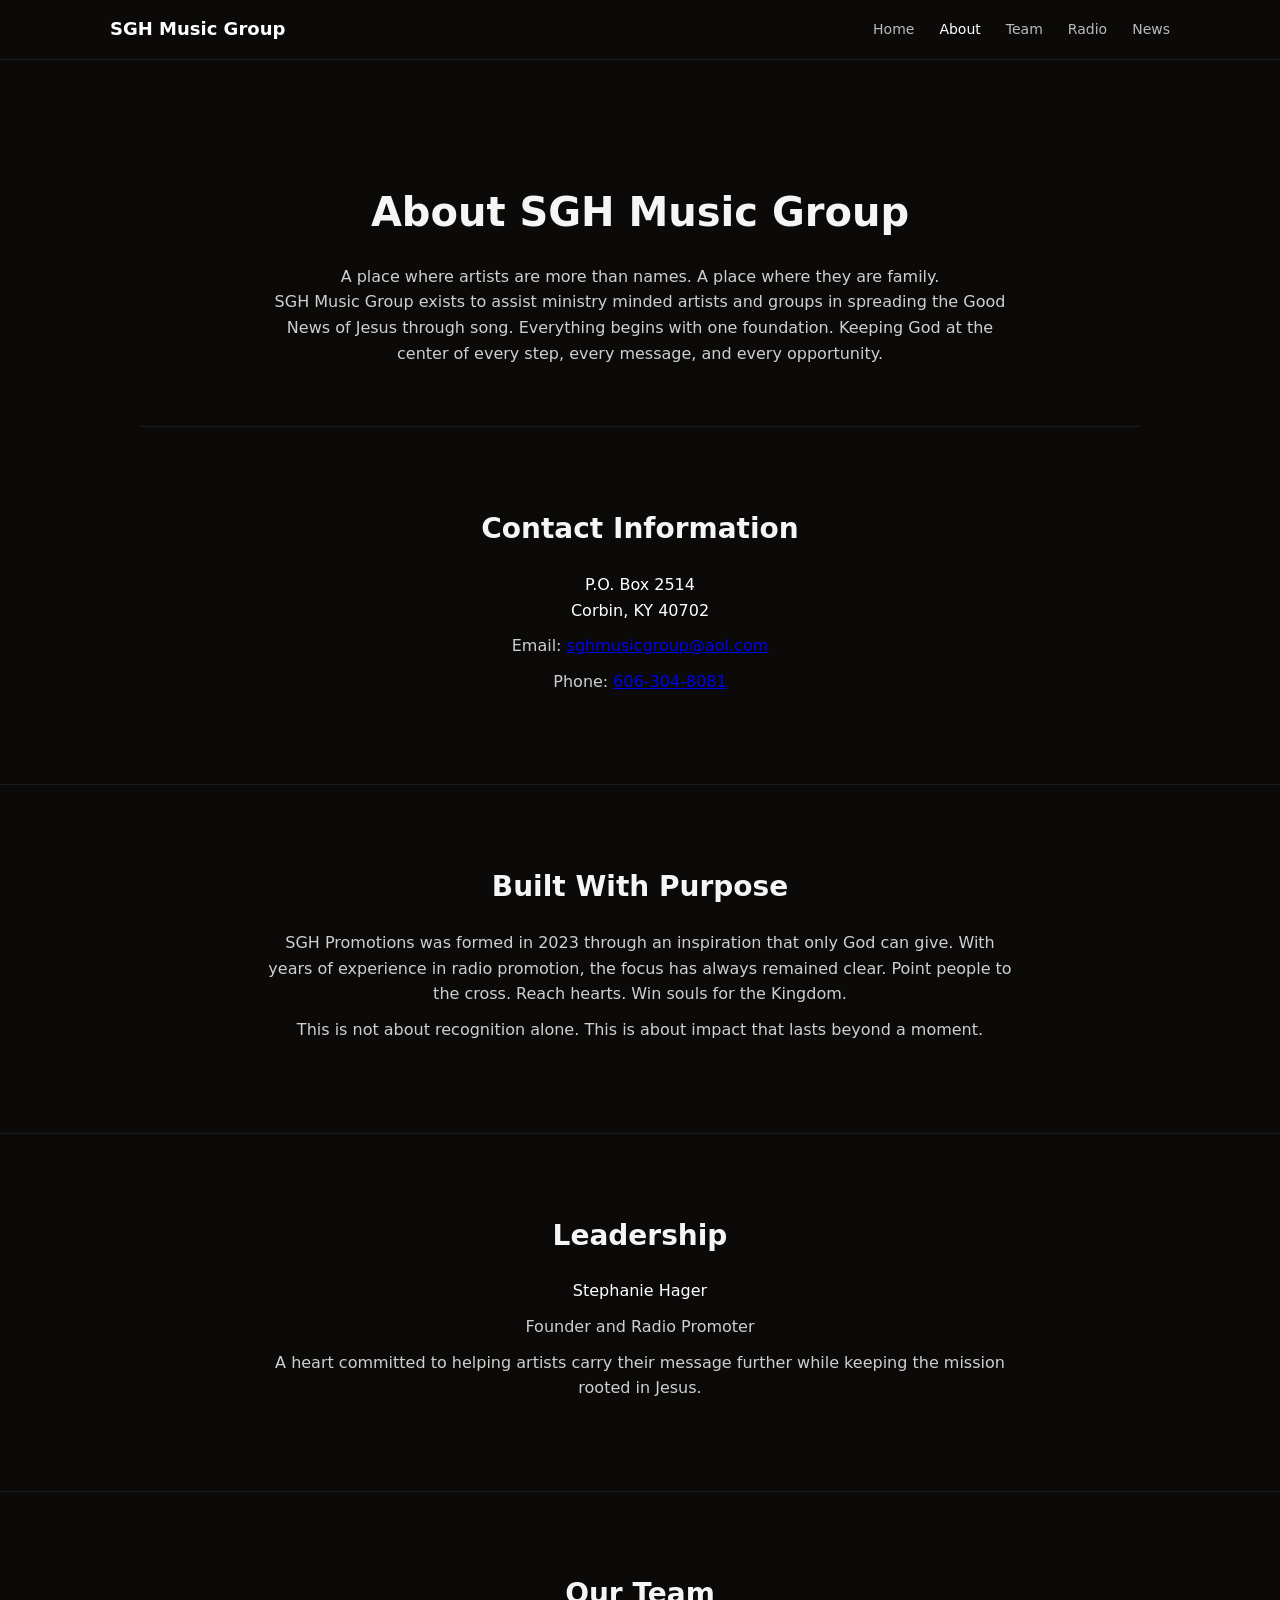
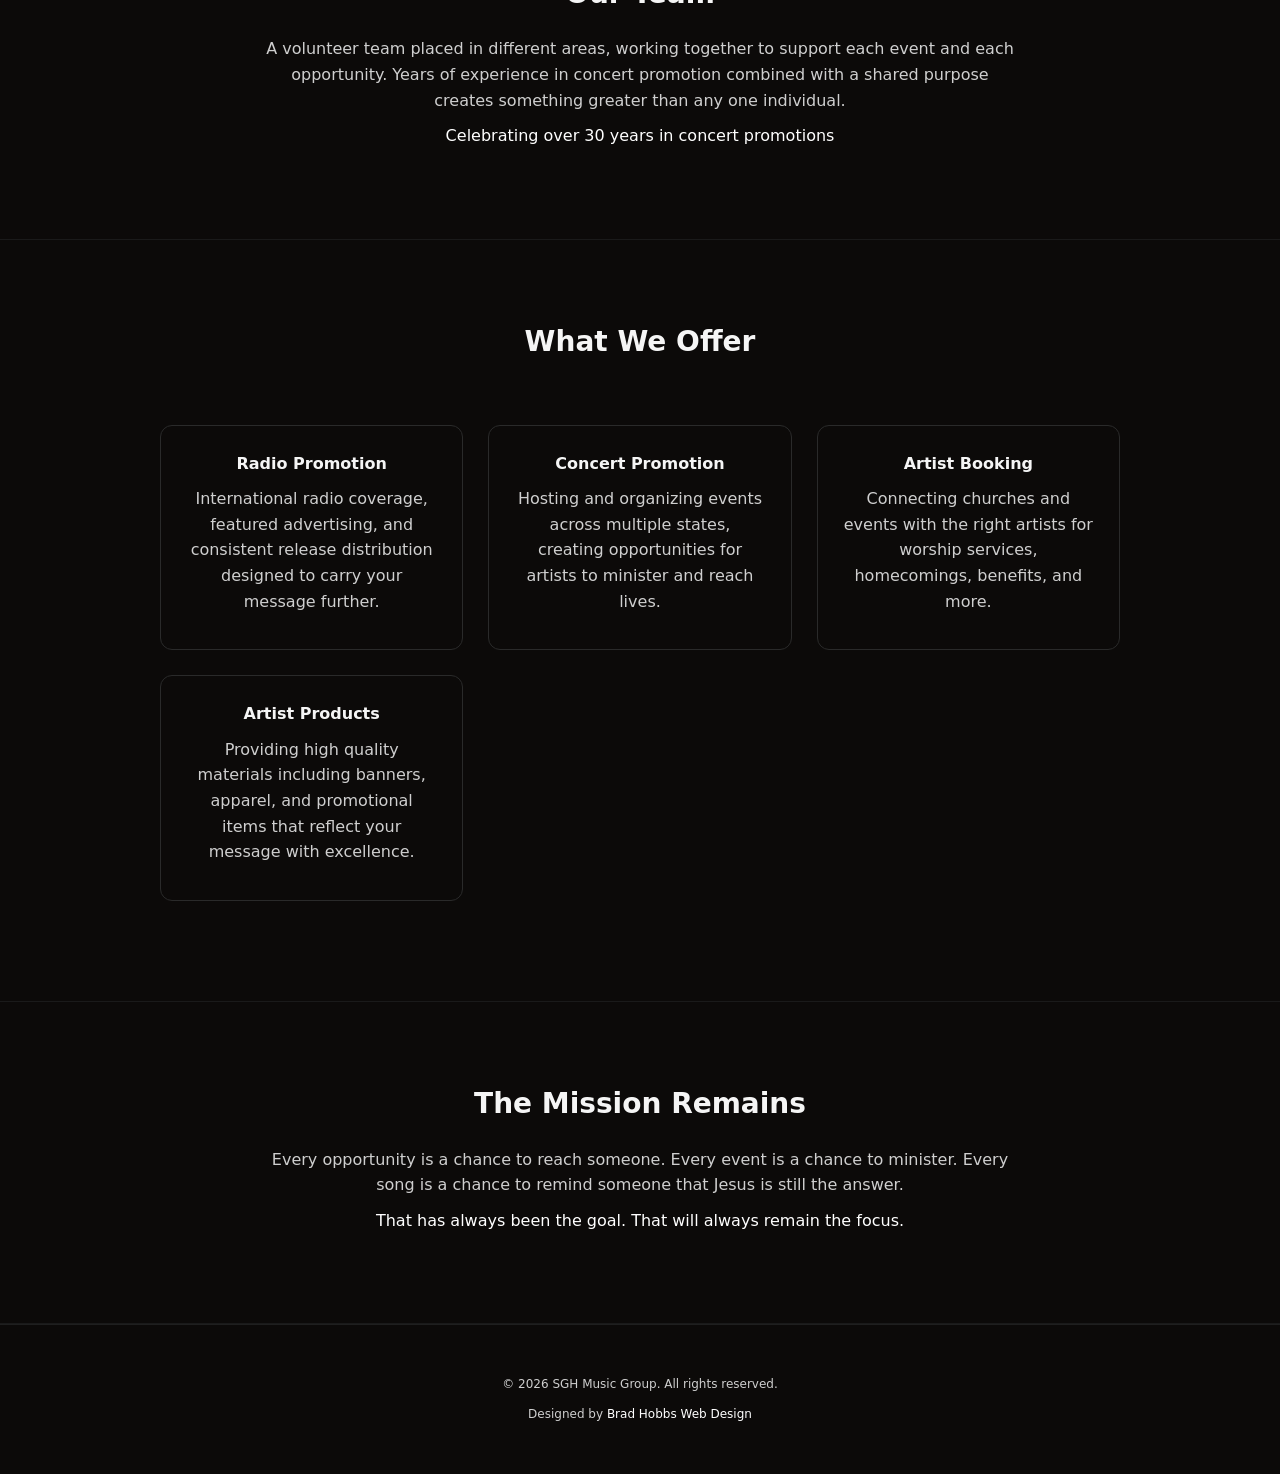
==== about.html @ 69299375 "Update about.html" ====
<!doctype html>
<html lang="en">
<head>

<meta charset="utf-8">
<meta name="viewport" content="width=device-width, initial-scale=1">

<title>About | SGH Music Group</title>

<style>

/* ===== RESET ===== */
*{
  margin:0;
  padding:0;
  box-sizing:border-box;
}

/* ===== BODY ===== */
body{
  font-family: system-ui, -apple-system, sans-serif;
  background:#0c0a09;
  color:#f5f5f5;
  line-height:1.6;
}

/* ===== CONTAINER ===== */
.container{
  max-width:1000px;
  margin:auto;
  padding:20px;
}

/* ===== HERO ===== */
.hero{
  text-align:center;
  padding:120px 20px 60px;
}

.hero h2{
  font-size:40px;
  margin-bottom:20px;
}

.hero p{
  max-width:750px;
  margin:auto;
  color:#cfcfcf;
}

/* ===== SECTIONS ===== */
section{
  padding:80px 20px;
  border-bottom:1px solid #1a1a1a;
}

h3{
  text-align:center;
  font-size:28px;
  margin-bottom:20px;
}

p{
  max-width:750px;
  margin:10px auto;
  text-align:center;
  color:#cfcfcf;
}

/* ===== GRID ===== */
.grid{
  display:grid;
  grid-template-columns:repeat(auto-fit,minmax(250px,1fr));
  gap:25px;
  margin-top:40px;
}

.card{
  border:1px solid #2a2a2a;
  border-radius:12px;
  padding:25px;
  text-align:center;
  transition:0.3s;
}

.card:hover{
  border-color:#fff;
  transform:translateY(-5px);
}

.card h4{
  margin-bottom:10px;
}

/* ===== EMPHASIS ===== */
.highlight{
  color:#ffffff;
}

</style>

</head>
<body>

<!-- ===== HEADER ===== -->
<div id="header"></div>

<!-- ===== HERO ===== -->
<section class="hero container">
  <h2>About SGH Music Group</h2>

  <p class="highlight">
    A place where artists are more than names. A place where they are family.
  </p>

  <p>
    SGH Music Group exists to assist ministry minded artists and groups in spreading the Good News of Jesus through song.
    Everything begins with one foundation. Keeping God at the center of every step, every message, and every opportunity.
  </p>
</section>

<!-- ===== CONTACT INFO (NEW) ===== -->
<section>

  <h3>Contact Information</h3>

  <p class="highlight">
    P.O. Box 2514<br>
    Corbin, KY 40702
  </p>

  <p>
    Email: <a href="mailto:sghmusicgroup@aol.com">sghmusicgroup@aol.com</a>
  </p>

  <p>
    Phone: <a href="tel:6063048081">606-304-8081</a>
  </p>

</section>

<!-- ===== FOUNDATION ===== -->
<section>

  <h3>Built With Purpose</h3>

  <p>
    SGH Promotions was formed in 2023 through an inspiration that only God can give.
    With years of experience in radio promotion, the focus has always remained clear.
    Point people to the cross. Reach hearts. Win souls for the Kingdom.
  </p>

  <p>
    This is not about recognition alone. This is about impact that lasts beyond a moment.
  </p>

</section>

<!-- ===== LEADERSHIP ===== -->
<section>

  <h3>Leadership</h3>

  <p class="highlight">Stephanie Hager</p>

  <p>
    Founder and Radio Promoter
  </p>

  <p>
    A heart committed to helping artists carry their message further while keeping the mission rooted in Jesus.
  </p>

</section>

<!-- ===== TEAM ===== -->
<section>

  <h3>Our Team</h3>

  <p>
    A volunteer team placed in different areas, working together to support each event and each opportunity.
    Years of experience in concert promotion combined with a shared purpose creates something greater than any one individual.
  </p>

  <p class="highlight">
    Celebrating over 30 years in concert promotions
  </p>

</section>

<!-- ===== SERVICES ===== -->
<section>

  <h3>What We Offer</h3>

  <div class="grid container">

    <div class="card">
      <h4>Radio Promotion</h4>
      <p>
        International radio coverage, featured advertising, and consistent release distribution designed to carry your message further.
      </p>
    </div>

    <div class="card">
      <h4>Concert Promotion</h4>
      <p>
        Hosting and organizing events across multiple states, creating opportunities for artists to minister and reach lives.
      </p>
    </div>

    <div class="card">
      <h4>Artist Booking</h4>
      <p>
        Connecting churches and events with the right artists for worship services, homecomings, benefits, and more.
      </p>
    </div>

    <div class="card">
      <h4>Artist Products</h4>
      <p>
        Providing high quality materials including banners, apparel, and promotional items that reflect your message with excellence.
      </p>
    </div>

  </div>

</section>

<!-- ===== HEART ===== -->
<section>

  <h3>The Mission Remains</h3>

  <p>
    Every opportunity is a chance to reach someone.
    Every event is a chance to minister.
    Every song is a chance to remind someone that Jesus is still the answer.
  </p>

  <p class="highlight">
    That has always been the goal. That will always remain the focus.
  </p>

</section>

<!-- ===== FOOTER ===== -->
<div id="footer"></div>

<!-- ===== LOAD HEADER + FOOTER + NAV ===== -->
<script>
Promise.all([
  fetch("header.html").then(res => res.text()),
  fetch("footer.html").then(res => res.text())
]).then(([headerData, footerData]) => {

  document.getElementById("header").innerHTML = headerData;
  document.getElementById("footer").innerHTML = footerData;

  window.toggleMenu = function(){
    document.getElementById("navLinks").classList.toggle("active");
    document.getElementById("menuToggle").classList.toggle("active");
  }

  document.querySelectorAll(".nav-links a").forEach(link => {
    link.addEventListener("click", () => {
      document.getElementById("navLinks").classList.remove("active");
      document.getElementById("menuToggle").classList.remove("active");
    });
  });

  const currentPage = location.pathname.split("/").pop();
  document.querySelectorAll(".nav-links a").forEach(link => {
    if(link.getAttribute("href") === currentPage){
      link.classList.add("active");
    }
  });

  window.addEventListener("scroll", function(){
    document.getElementById("siteHeader")
      .classList.toggle("scrolled", window.scrollY > 10);
  });

  const yearEl = document.getElementById("year");
  if(yearEl){
    yearEl.textContent = new Date().getFullYear();
  }

});
</script>

</body>
</html>
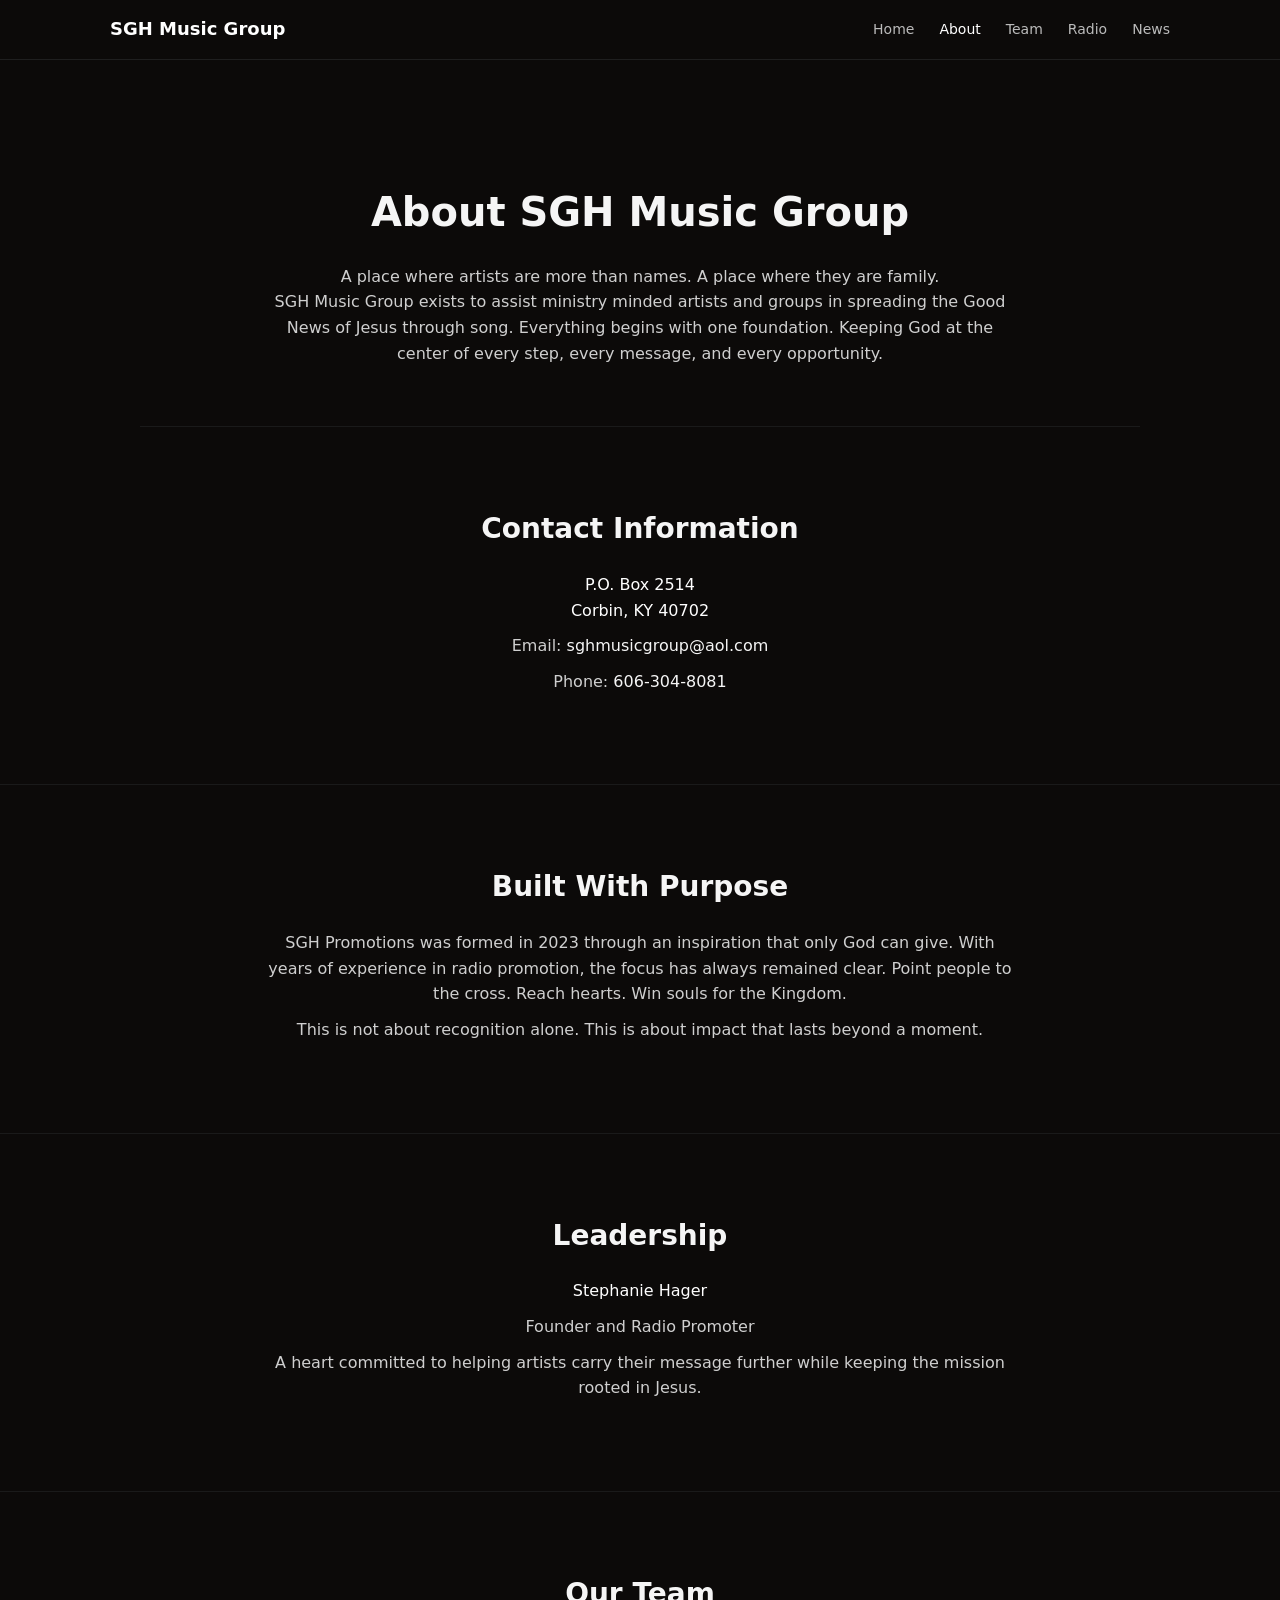
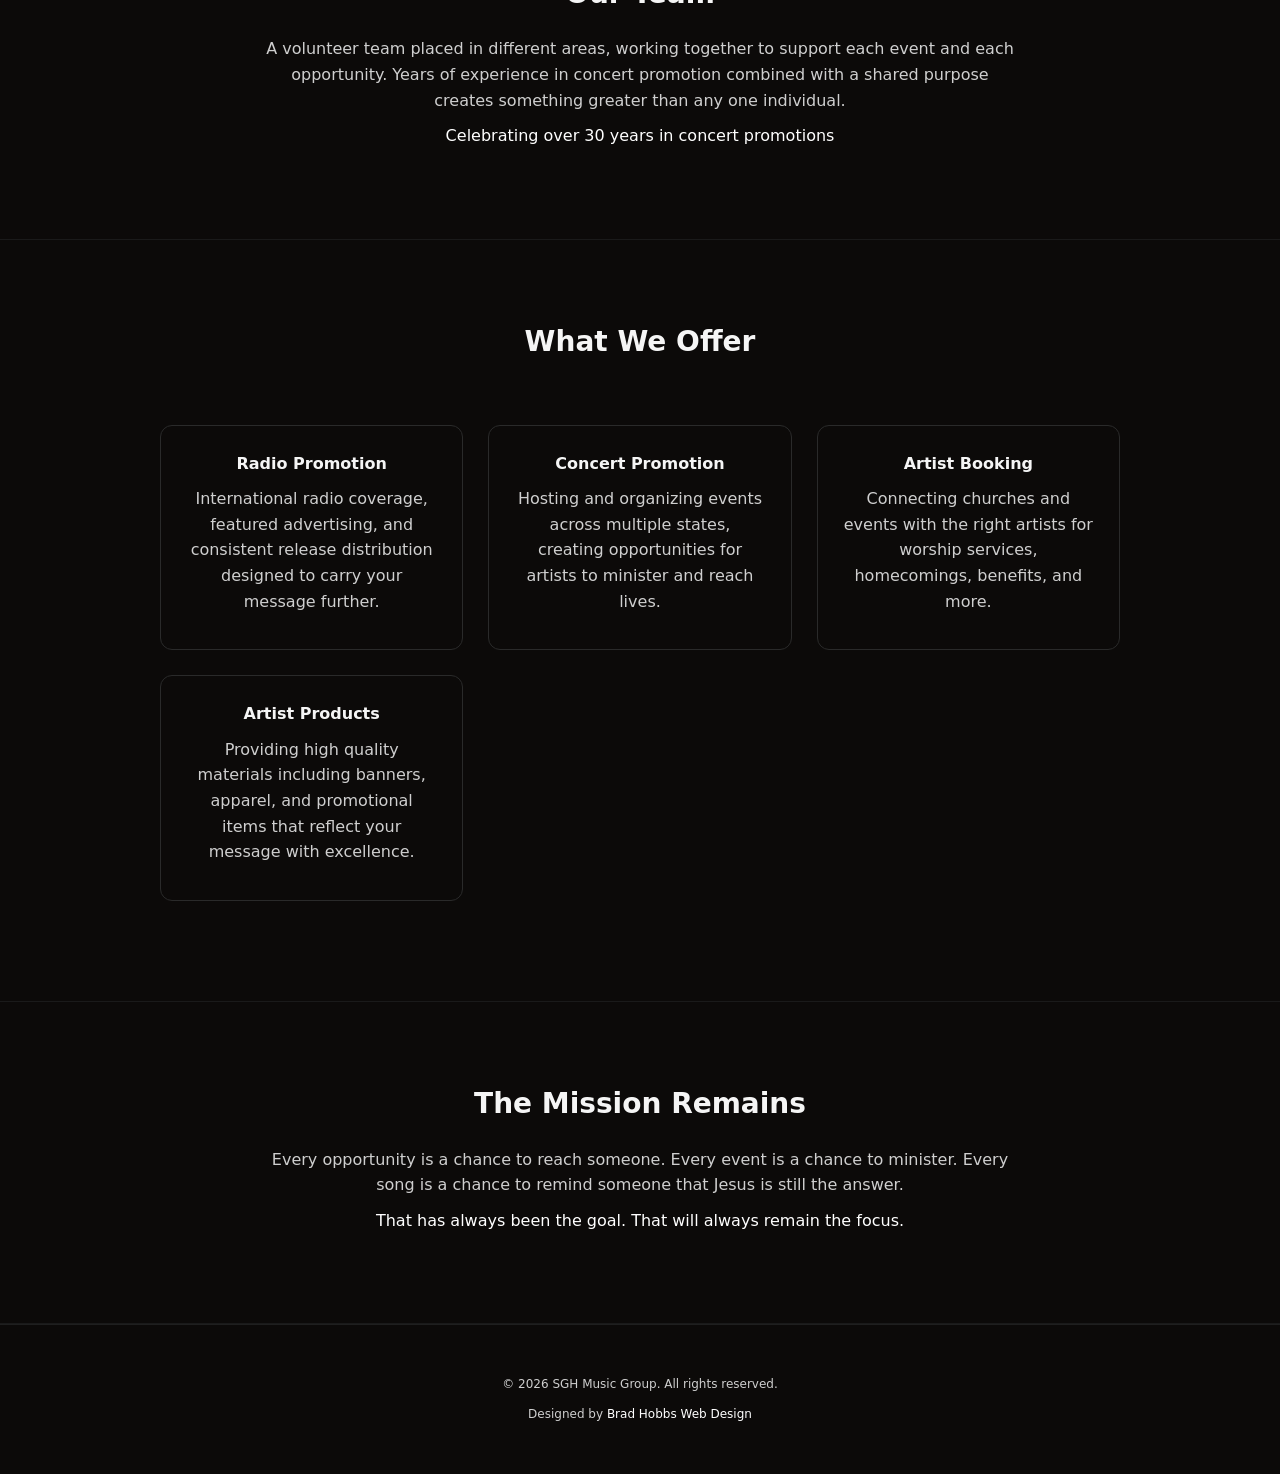
==== commit 5a5872f1: "Update about.html" ====
--- a/about.html
+++ b/about.html
@@ -97,6 +97,24 @@
   color:#ffffff;
 }
 
+/* ===== LINKS RESET ===== */
+a{
+  color:#f5f5f5;
+  text-decoration:none;
+}
+
+a:visited{
+  color:#f5f5f5;
+}
+
+a:hover{
+  color:#ffffff;
+}
+
+a:active{
+  color:#ffffff;
+}
+
 </style>
 
 </head>
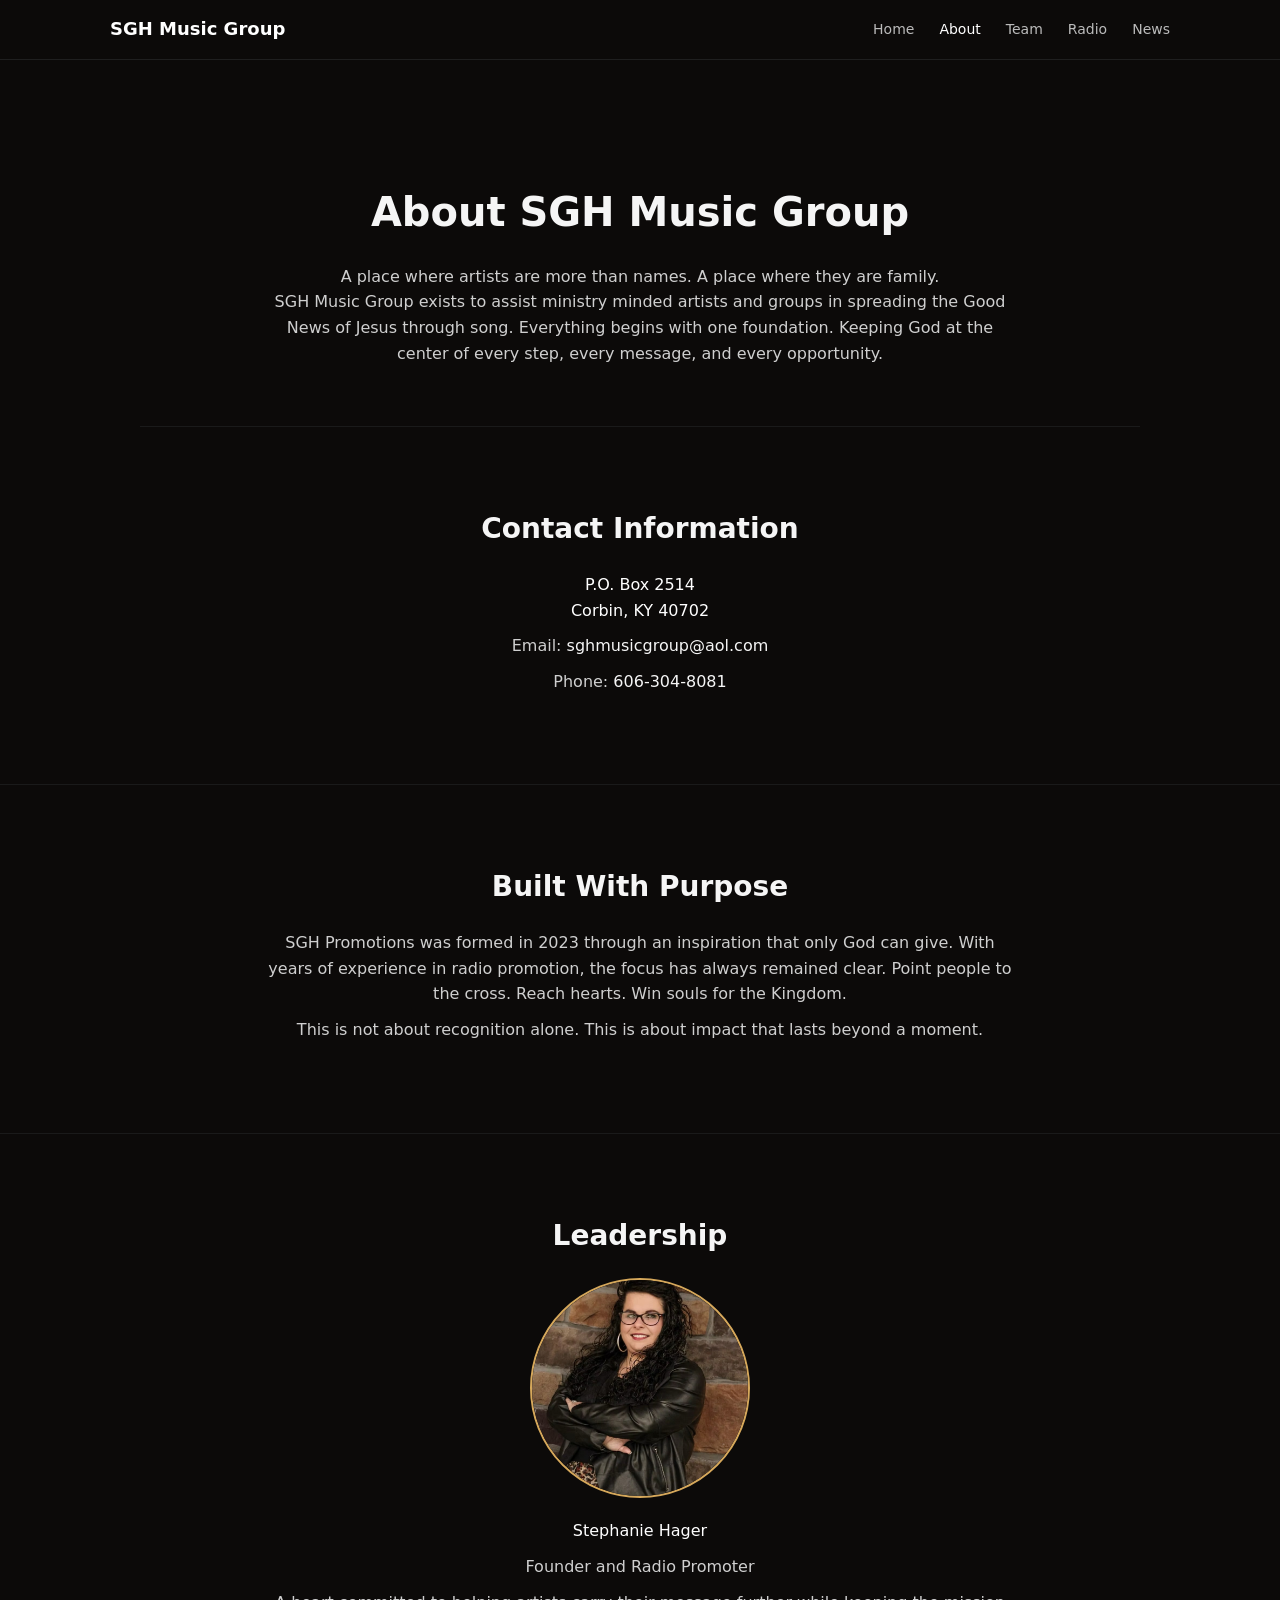
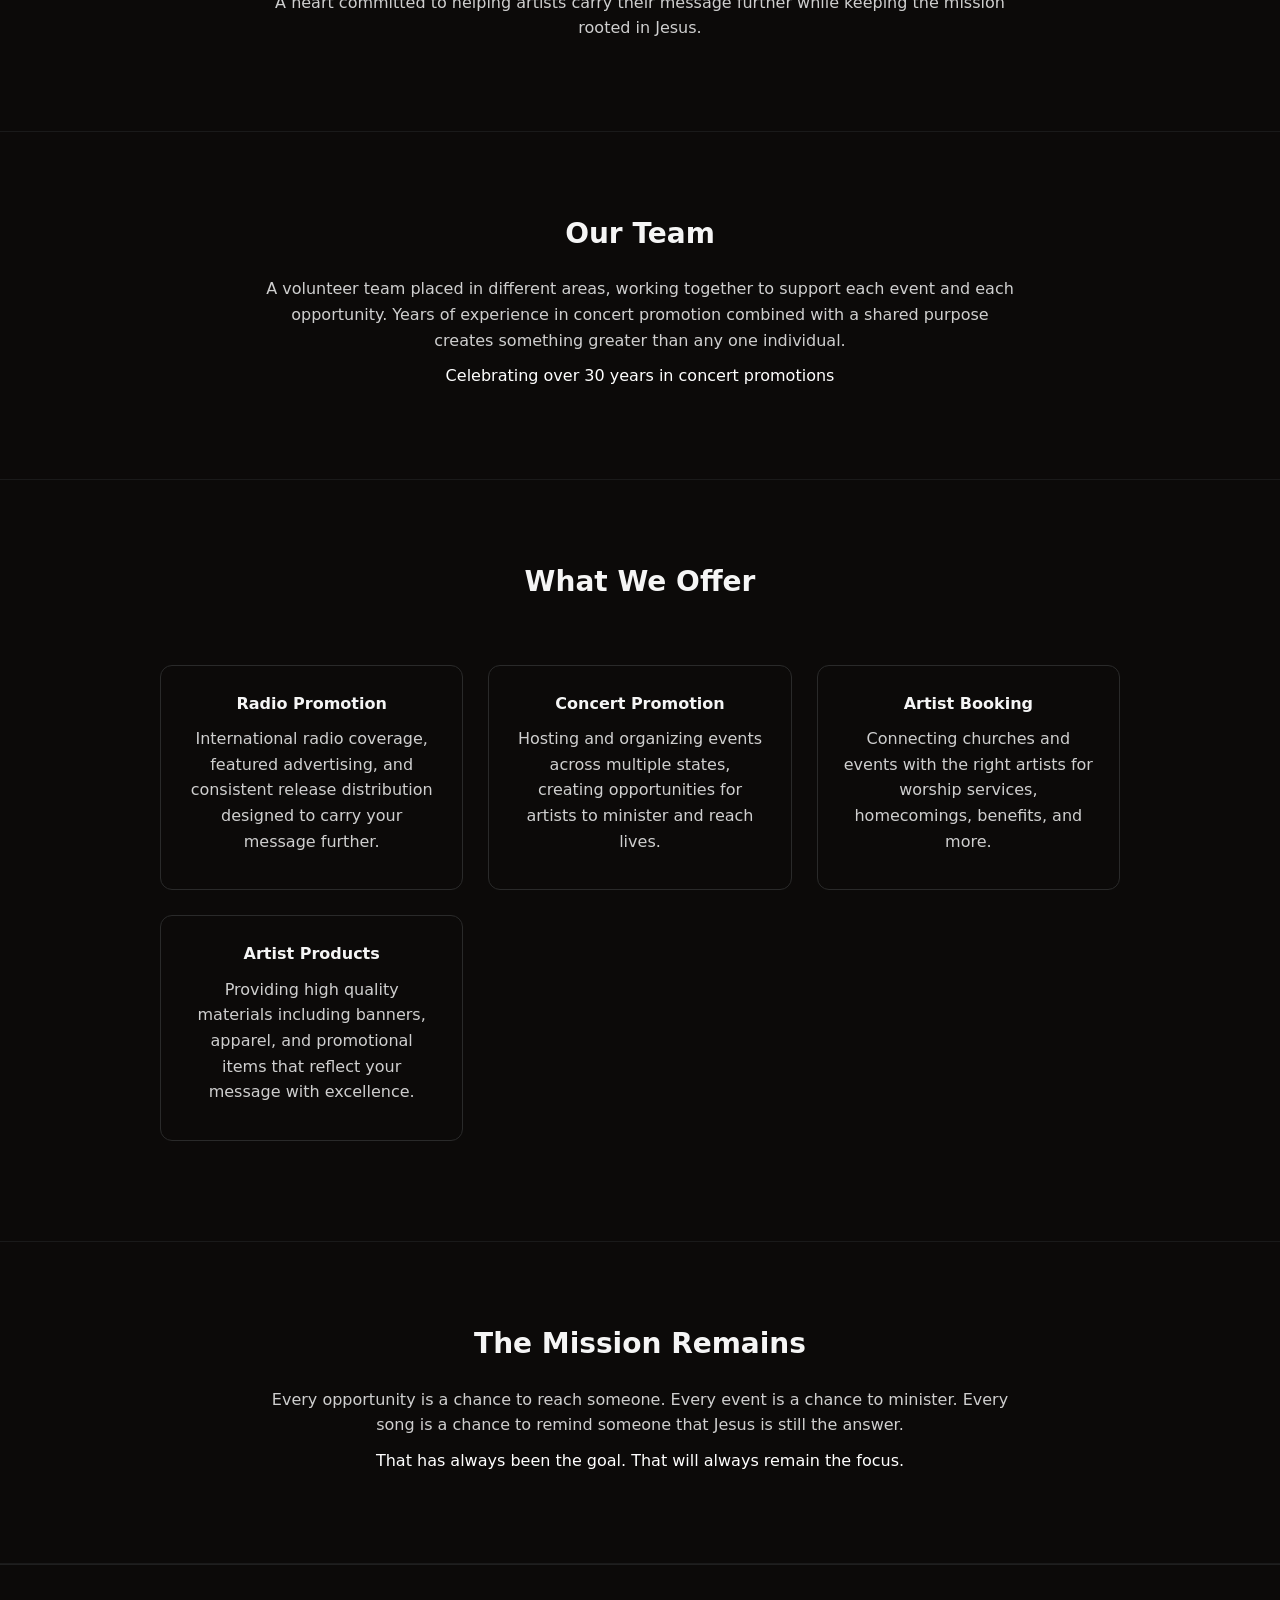
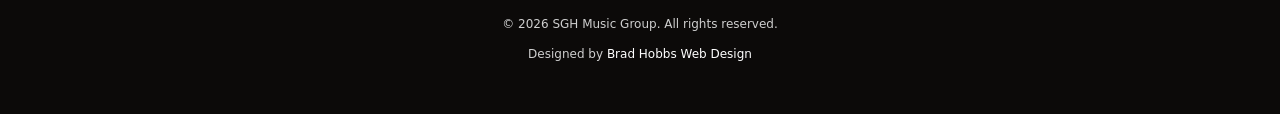
==== commit 60edb00e: "Update about.html" ====
--- a/about.html
+++ b/about.html
@@ -115,6 +115,21 @@
   color:#ffffff;
 }
 
+/* ===== LEADERSHIP IMAGE ===== */
+.leader-image{
+  display:flex;
+  justify-content:center;
+  margin:20px 0;
+}
+
+.leader-image img{
+  width:220px;
+  height:220px;
+  object-fit:cover;
+  border-radius:50%;
+  border:2px solid #d6a85b;
+}
+
 </style>
 
 </head>
@@ -137,7 +152,7 @@
   </p>
 </section>
 
-<!-- ===== CONTACT INFO (NEW) ===== -->
+<!-- ===== CONTACT INFO ===== -->
 <section>
 
   <h3>Contact Information</h3>
@@ -178,6 +193,11 @@
 <section>
 
   <h3>Leadership</h3>
+
+  <!-- ✅ IMAGE ADDED -->
+  <div class="leader-image">
+    <img src="IMG_0257.jpeg" alt="Stephanie Hager">
+  </div>
 
   <p class="highlight">Stephanie Hager</p>
 
@@ -266,7 +286,6 @@
 <!-- ===== FOOTER ===== -->
 <div id="footer"></div>
 
-<!-- ===== LOAD HEADER + FOOTER + NAV ===== -->
 <script>
 Promise.all([
   fetch("header.html").then(res => res.text()),
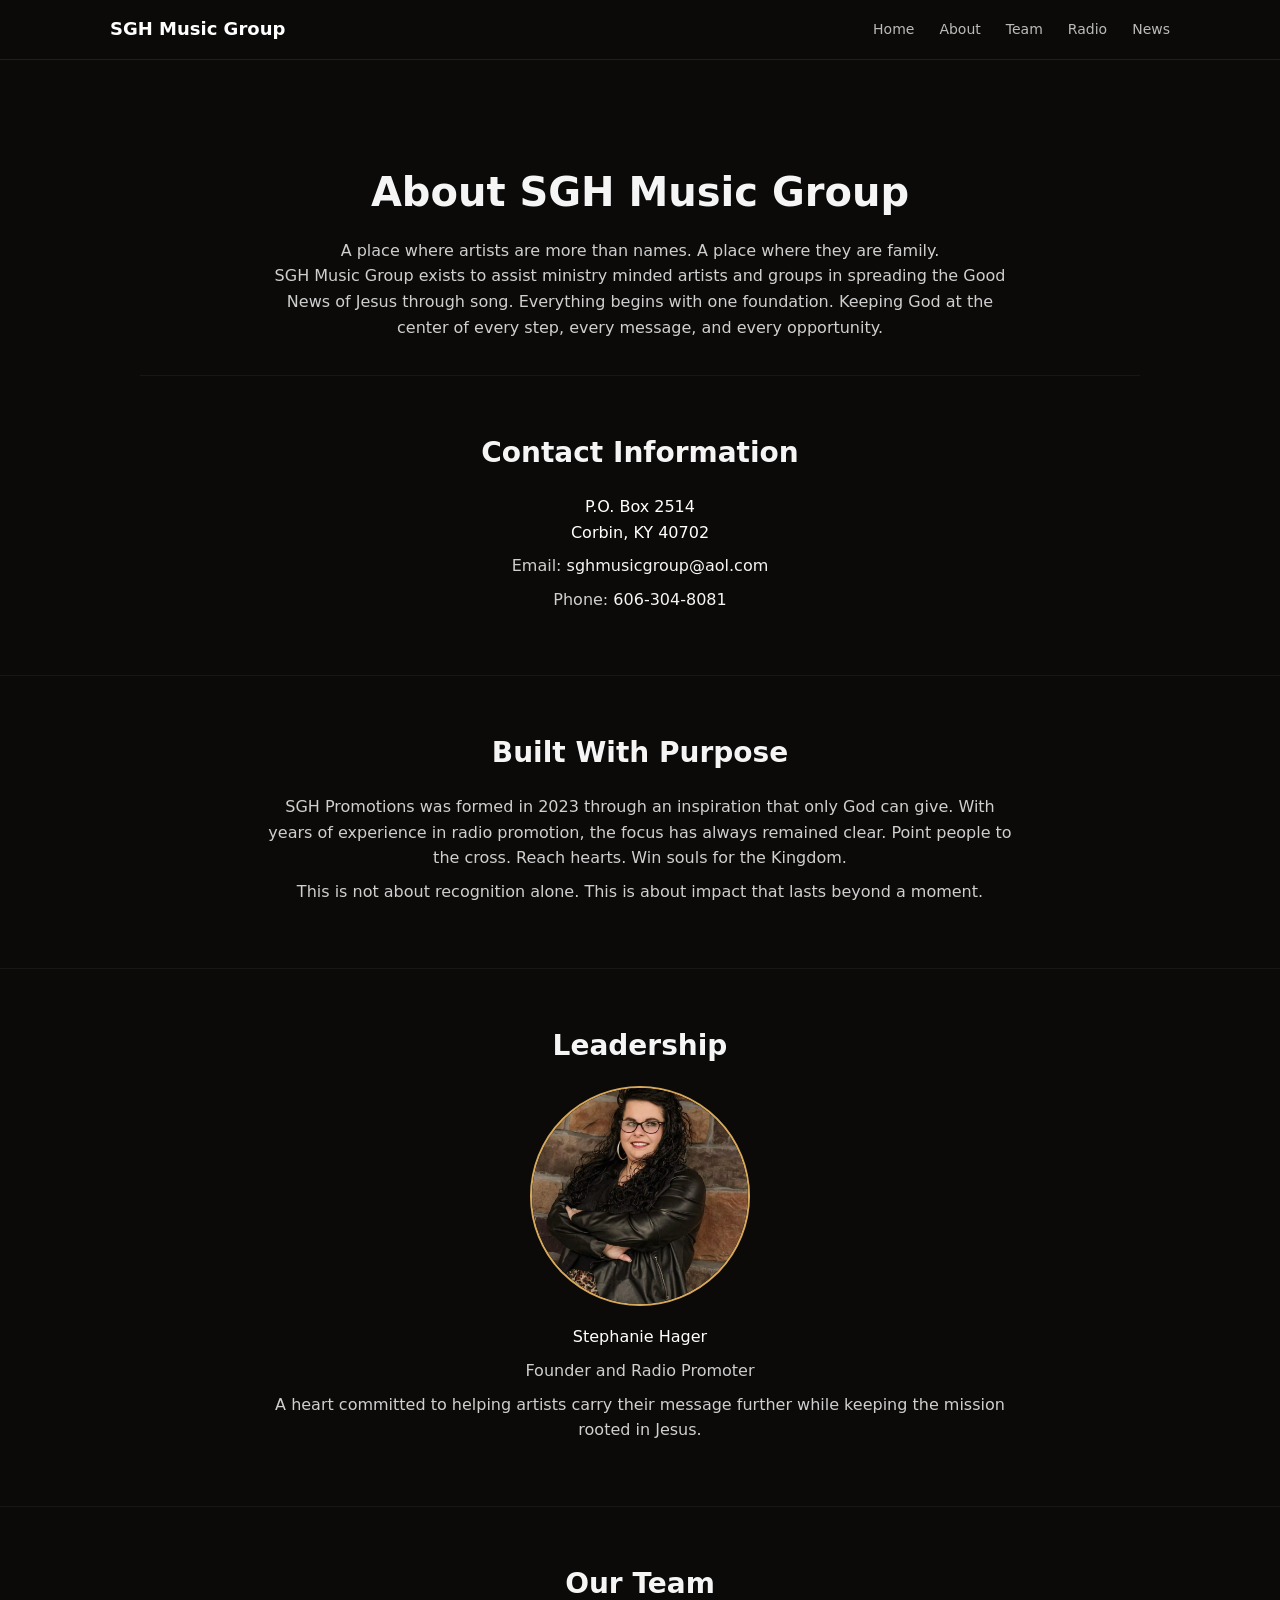
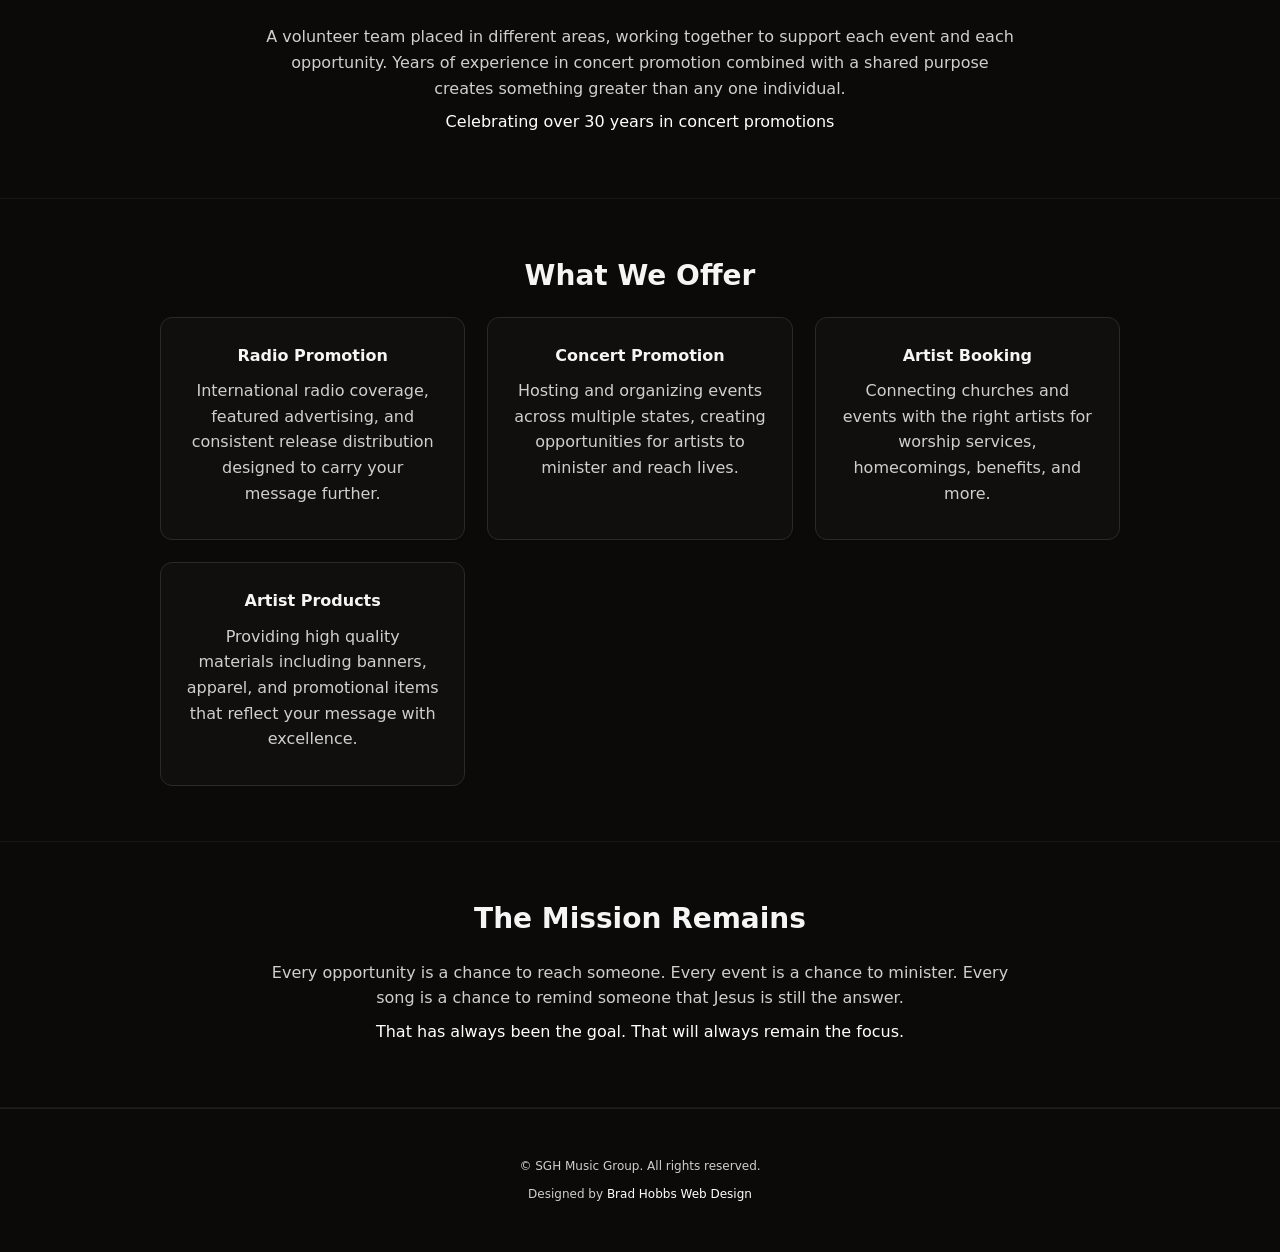
==== commit 43e843e7: "Refactor styles and update contact information Adjusted padding, margins, and border styles for bett" ====
--- a/about.html
+++ b/about.html
@@ -28,18 +28,18 @@
 .container{
   max-width:1000px;
   margin:auto;
-  padding:20px;
+  padding:0 20px; /* 🔥 FIXED */
 }
 
 /* ===== HERO ===== */
 .hero{
   text-align:center;
-  padding:120px 20px 60px;
+  padding:100px 20px 35px; /* 🔥 FIXED */
 }
 
 .hero h2{
   font-size:40px;
-  margin-bottom:20px;
+  margin-bottom:14px;
 }
 
 .hero p{
@@ -50,19 +50,19 @@
 
 /* ===== SECTIONS ===== */
 section{
-  padding:80px 20px;
-  border-bottom:1px solid #1a1a1a;
+  padding:55px 20px; /* 🔥 FIXED */
+  border-bottom:1px solid rgba(255,255,255,0.05);
 }
 
 h3{
   text-align:center;
   font-size:28px;
-  margin-bottom:20px;
+  margin-bottom:18px; /* 🔥 FIXED */
 }
 
 p{
   max-width:750px;
-  margin:10px auto;
+  margin:8px auto; /* 🔥 FIXED */
   text-align:center;
   color:#cfcfcf;
 }
@@ -71,8 +71,9 @@
 .grid{
   display:grid;
   grid-template-columns:repeat(auto-fit,minmax(250px,1fr));
-  gap:25px;
-  margin-top:40px;
+  gap:22px;
+  margin-top:18px; /* 🔥 FIXED */
+  justify-content:center;
 }
 
 .card{
@@ -80,12 +81,18 @@
   border-radius:12px;
   padding:25px;
   text-align:center;
-  transition:0.3s;
+  transition:0.35s;
+  background:rgba(255,255,255,0.02);
 }
 
 .card:hover{
-  border-color:#fff;
-  transform:translateY(-5px);
+  border-color:#ffffff;
+  transform:translateY(-8px);
+
+  box-shadow:
+    0 0 10px rgba(255,255,255,0.2),
+    0 0 35px rgba(255,255,255,0.12),
+    0 15px 35px rgba(0,0,0,0.7);
 }
 
 .card h4{
@@ -103,15 +110,7 @@
   text-decoration:none;
 }
 
-a:visited{
-  color:#f5f5f5;
-}
-
 a:hover{
-  color:#ffffff;
-}
-
-a:active{
   color:#ffffff;
 }
 
@@ -119,7 +118,7 @@
 .leader-image{
   display:flex;
   justify-content:center;
-  margin:20px 0;
+  margin:18px 0;
 }
 
 .leader-image img{
@@ -154,133 +153,142 @@
 
 <!-- ===== CONTACT INFO ===== -->
 <section>
-
-  <h3>Contact Information</h3>
-
-  <p class="highlight">
-    P.O. Box 2514<br>
-    Corbin, KY 40702
-  </p>
-
-  <p>
-    Email: <a href="mailto:sghmusicgroup@aol.com">sghmusicgroup@aol.com</a>
-  </p>
-
-  <p>
-    Phone: <a href="tel:6063048081">606-304-8081</a>
-  </p>
-
+  <div class="container">
+
+    <h3>Contact Information</h3>
+
+    <p class="highlight">
+      P.O. Box 2514<br>
+      Corbin, KY 40702
+    </p>
+
+    <p>
+      Email: <a href="mailto:sghmusicgroup@aol.com">sghmusicgroup@aol.com</a>
+    </p>
+
+    <p>
+      Phone: <a href="tel:6063048081">606-304-8081</a>
+    </p>
+
+  </div>
 </section>
 
 <!-- ===== FOUNDATION ===== -->
 <section>
-
-  <h3>Built With Purpose</h3>
-
-  <p>
-    SGH Promotions was formed in 2023 through an inspiration that only God can give.
-    With years of experience in radio promotion, the focus has always remained clear.
-    Point people to the cross. Reach hearts. Win souls for the Kingdom.
-  </p>
-
-  <p>
-    This is not about recognition alone. This is about impact that lasts beyond a moment.
-  </p>
-
+  <div class="container">
+
+    <h3>Built With Purpose</h3>
+
+    <p>
+      SGH Promotions was formed in 2023 through an inspiration that only God can give.
+      With years of experience in radio promotion, the focus has always remained clear.
+      Point people to the cross. Reach hearts. Win souls for the Kingdom.
+    </p>
+
+    <p>
+      This is not about recognition alone. This is about impact that lasts beyond a moment.
+    </p>
+
+  </div>
 </section>
 
 <!-- ===== LEADERSHIP ===== -->
 <section>
-
-  <h3>Leadership</h3>
-
-  <!-- ✅ IMAGE ADDED -->
-  <div class="leader-image">
-    <img src="IMG_0257.jpeg" alt="Stephanie Hager">
-  </div>
-
-  <p class="highlight">Stephanie Hager</p>
-
-  <p>
-    Founder and Radio Promoter
-  </p>
-
-  <p>
-    A heart committed to helping artists carry their message further while keeping the mission rooted in Jesus.
-  </p>
-
+  <div class="container">
+
+    <h3>Leadership</h3>
+
+    <div class="leader-image">
+      <img src="IMG_0257.jpeg" alt="Stephanie Hager">
+    </div>
+
+    <p class="highlight">Stephanie Hager</p>
+
+    <p>Founder and Radio Promoter</p>
+
+    <p>
+      A heart committed to helping artists carry their message further while keeping the mission rooted in Jesus.
+    </p>
+
+  </div>
 </section>
 
 <!-- ===== TEAM ===== -->
 <section>
-
-  <h3>Our Team</h3>
-
-  <p>
-    A volunteer team placed in different areas, working together to support each event and each opportunity.
-    Years of experience in concert promotion combined with a shared purpose creates something greater than any one individual.
-  </p>
-
-  <p class="highlight">
-    Celebrating over 30 years in concert promotions
-  </p>
-
+  <div class="container">
+
+    <h3>Our Team</h3>
+
+    <p>
+      A volunteer team placed in different areas, working together to support each event and each opportunity.
+      Years of experience in concert promotion combined with a shared purpose creates something greater than any one individual.
+    </p>
+
+    <p class="highlight">
+      Celebrating over 30 years in concert promotions
+    </p>
+
+  </div>
 </section>
 
 <!-- ===== SERVICES ===== -->
 <section>
-
-  <h3>What We Offer</h3>
-
-  <div class="grid container">
-
-    <div class="card">
-      <h4>Radio Promotion</h4>
-      <p>
-        International radio coverage, featured advertising, and consistent release distribution designed to carry your message further.
-      </p>
+  <div class="container">
+
+    <h3>What We Offer</h3>
+
+    <div class="grid">
+
+      <div class="card">
+        <h4>Radio Promotion</h4>
+        <p>
+          International radio coverage, featured advertising, and consistent release distribution designed to carry your message further.
+        </p>
+      </div>
+
+      <div class="card">
+        <h4>Concert Promotion</h4>
+        <p>
+          Hosting and organizing events across multiple states, creating opportunities for artists to minister and reach lives.
+        </p>
+      </div>
+
+      <div class="card">
+        <h4>Artist Booking</h4>
+        <p>
+          Connecting churches and events with the right artists for worship services, homecomings, benefits, and more.
+        </p>
+      </div>
+
+      <div class="card">
+        <h4>Artist Products</h4>
+        <p>
+          Providing high quality materials including banners, apparel, and promotional items that reflect your message with excellence.
+        </p>
+      </div>
+
     </div>
 
-    <div class="card">
-      <h4>Concert Promotion</h4>
-      <p>
-        Hosting and organizing events across multiple states, creating opportunities for artists to minister and reach lives.
-      </p>
-    </div>
-
-    <div class="card">
-      <h4>Artist Booking</h4>
-      <p>
-        Connecting churches and events with the right artists for worship services, homecomings, benefits, and more.
-      </p>
-    </div>
-
-    <div class="card">
-      <h4>Artist Products</h4>
-      <p>
-        Providing high quality materials including banners, apparel, and promotional items that reflect your message with excellence.
-      </p>
-    </div>
-
-  </div>
-
+  </div>
 </section>
 
 <!-- ===== HEART ===== -->
 <section>
-
-  <h3>The Mission Remains</h3>
-
-  <p>
-    Every opportunity is a chance to reach someone.
-    Every event is a chance to minister.
-    Every song is a chance to remind someone that Jesus is still the answer.
-  </p>
-
-  <p class="highlight">
-    That has always been the goal. That will always remain the focus.
-  </p>
-
+  <div class="container">
+
+    <h3>The Mission Remains</h3>
+
+    <p>
+      Every opportunity is a chance to reach someone.
+      Every event is a chance to minister.
+      Every song is a chance to remind someone that Jesus is still the answer.
+    </p>
+
+    <p class="highlight">
+      That has always been the goal. That will always remain the focus.
+    </p>
+
+  </div>
 </section>
 
 <!-- ===== FOOTER ===== -->
@@ -300,32 +308,8 @@
     document.getElementById("menuToggle").classList.toggle("active");
   }
 
-  document.querySelectorAll(".nav-links a").forEach(link => {
-    link.addEventListener("click", () => {
-      document.getElementById("navLinks").classList.remove("active");
-      document.getElementById("menuToggle").classList.remove("active");
-    });
-  });
-
-  const currentPage = location.pathname.split("/").pop();
-  document.querySelectorAll(".nav-links a").forEach(link => {
-    if(link.getAttribute("href") === currentPage){
-      link.classList.add("active");
-    }
-  });
-
-  window.addEventListener("scroll", function(){
-    document.getElementById("siteHeader")
-      .classList.toggle("scrolled", window.scrollY > 10);
-  });
-
-  const yearEl = document.getElementById("year");
-  if(yearEl){
-    yearEl.textContent = new Date().getFullYear();
-  }
-
 });
 </script>
 
 </body>
-</html>+</html>
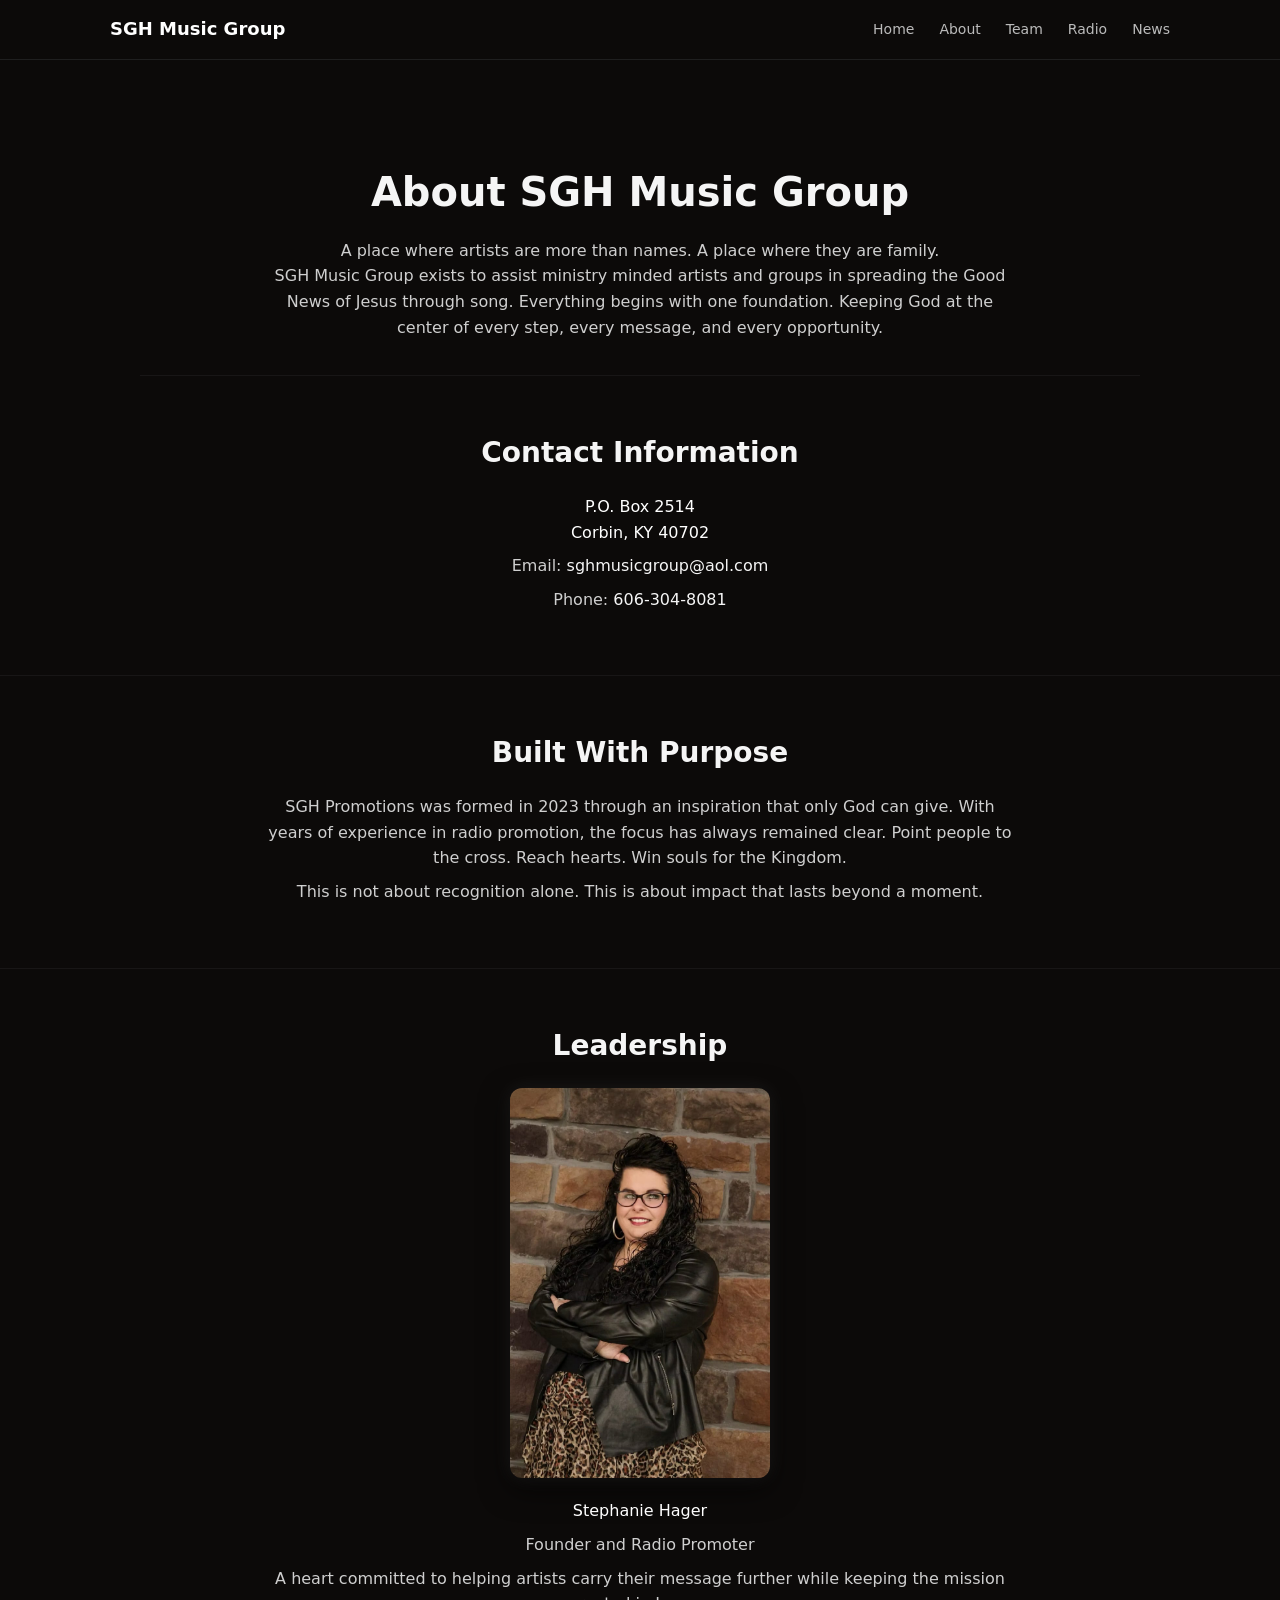
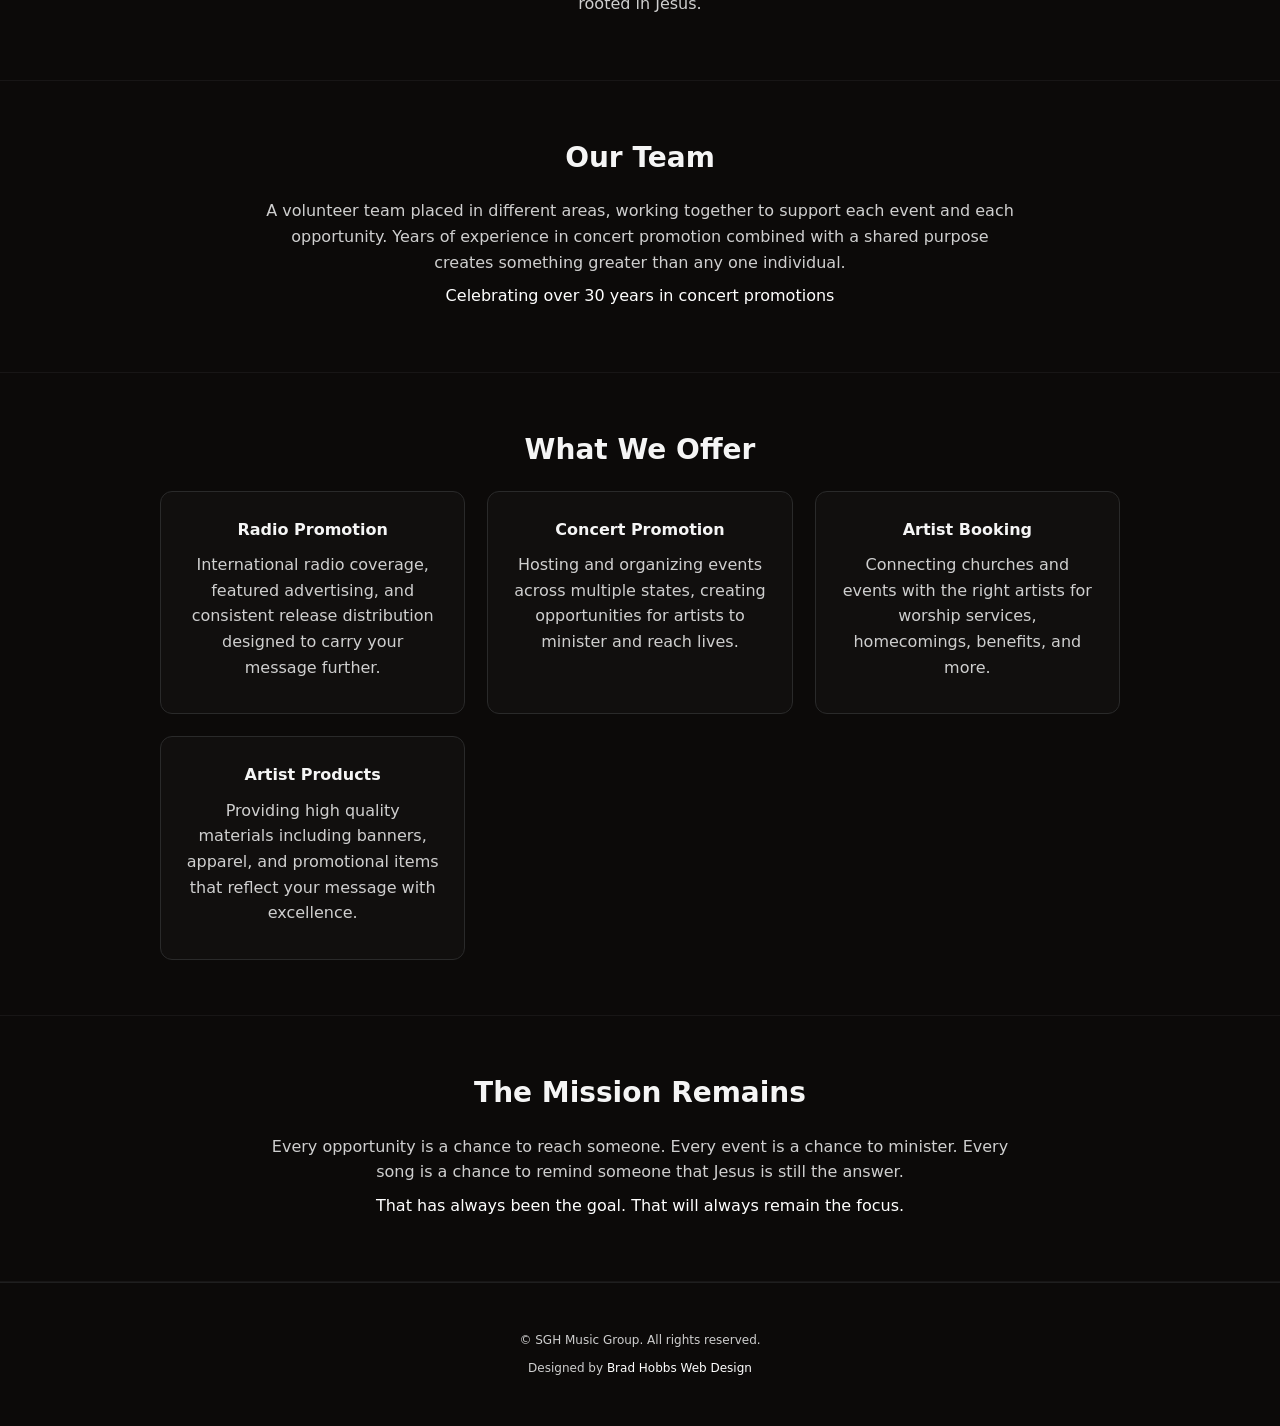
==== commit 613d3f91: "Modify leadership image styles and dimensions Updated image styles for leadership section." ====
--- a/about.html
+++ b/about.html
@@ -118,17 +118,32 @@
 .leader-image{
   display:flex;
   justify-content:center;
-  margin:18px 0;
-}
-
+  margin:20px 0;
+}
+
+/* container for glow */
 .leader-image img{
-  width:220px;
-  height:220px;
-  object-fit:cover;
-  border-radius:50%;
-  border:2px solid #d6a85b;
-}
-
+  width:260px;
+  height:auto;
+  object-fit:contain;
+  transition:0.3s ease;
+
+  border-radius:12px; /* soft edges, not circle */
+  
+  /* 🔥 depth + glow */
+  box-shadow:
+    0 0 20px rgba(255,255,255,0.08),
+    0 10px 30px rgba(0,0,0,0.7);
+}
+
+.leader-image img:hover{
+  transform:scale(1.03);
+
+  box-shadow:
+    0 0 30px rgba(255,255,255,0.12),
+    0 20px 40px rgba(0,0,0,0.8);
+}
+  
 </style>
 
 </head>
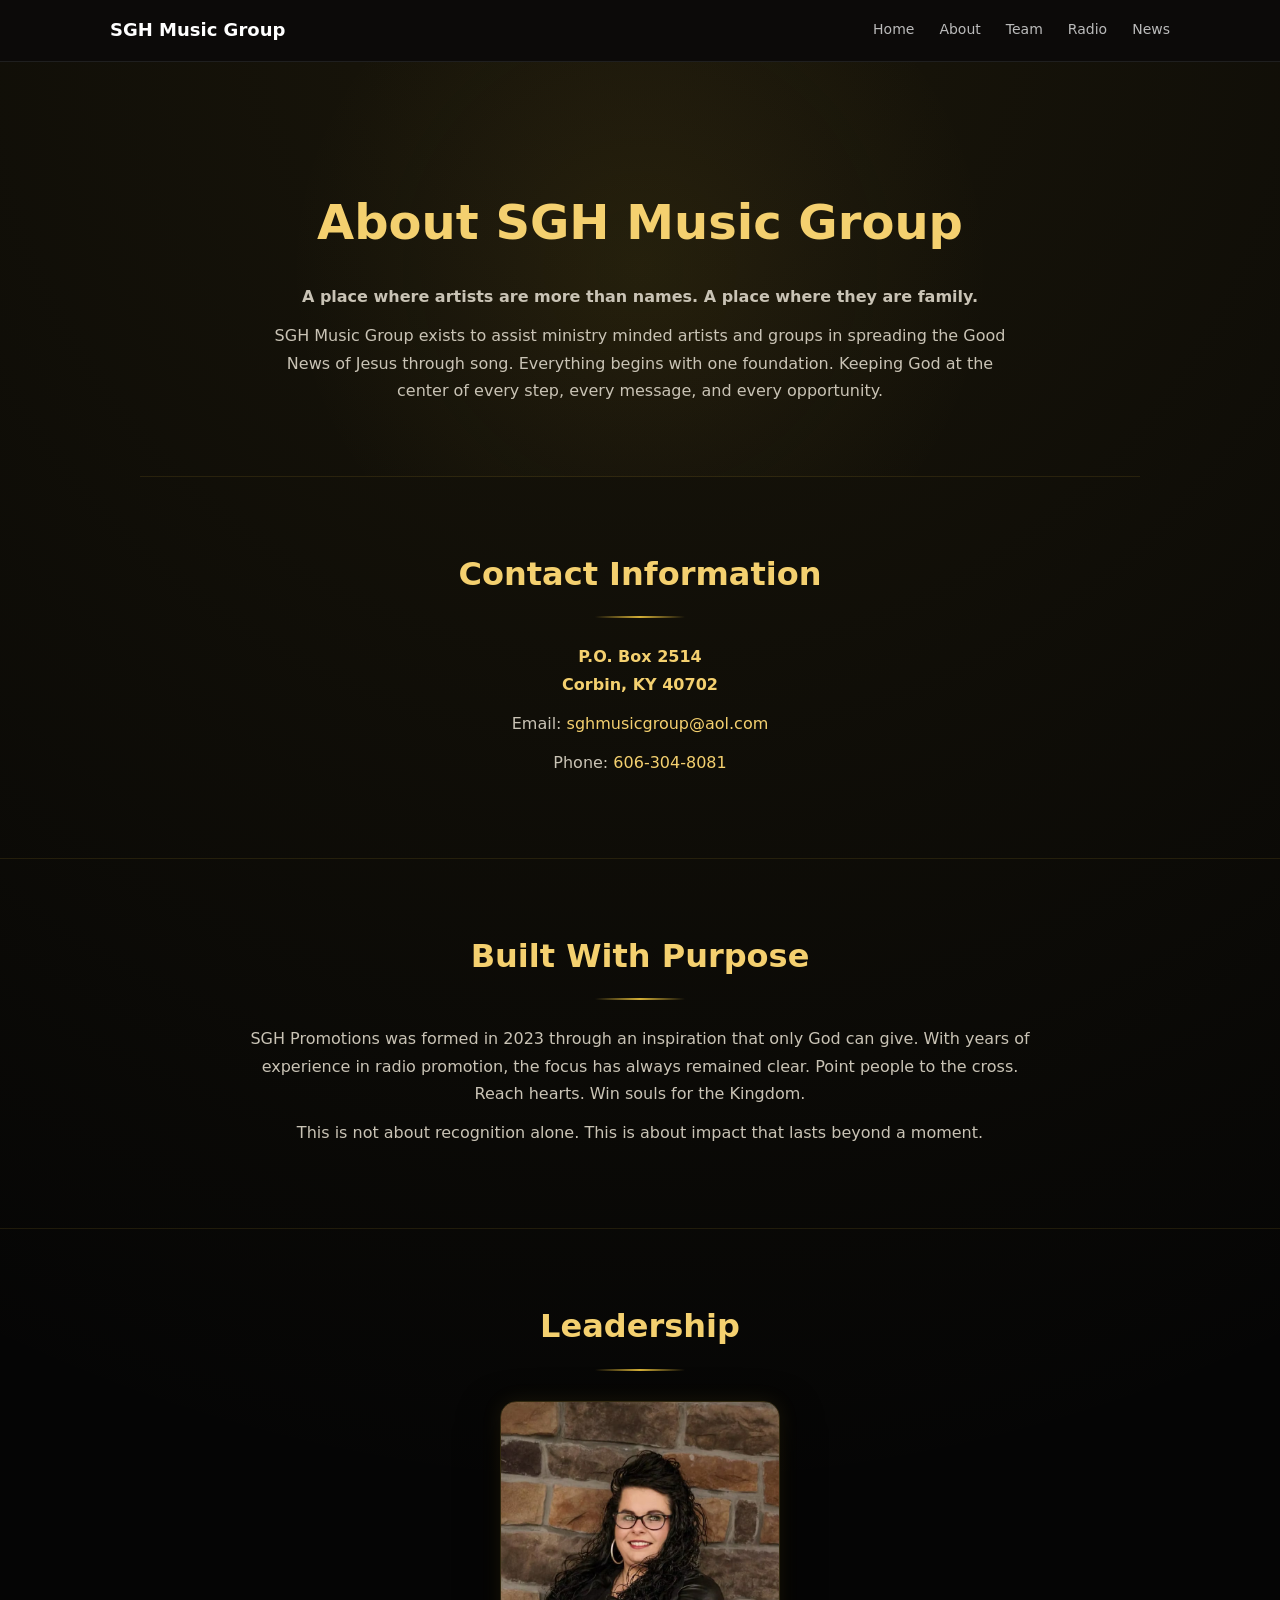
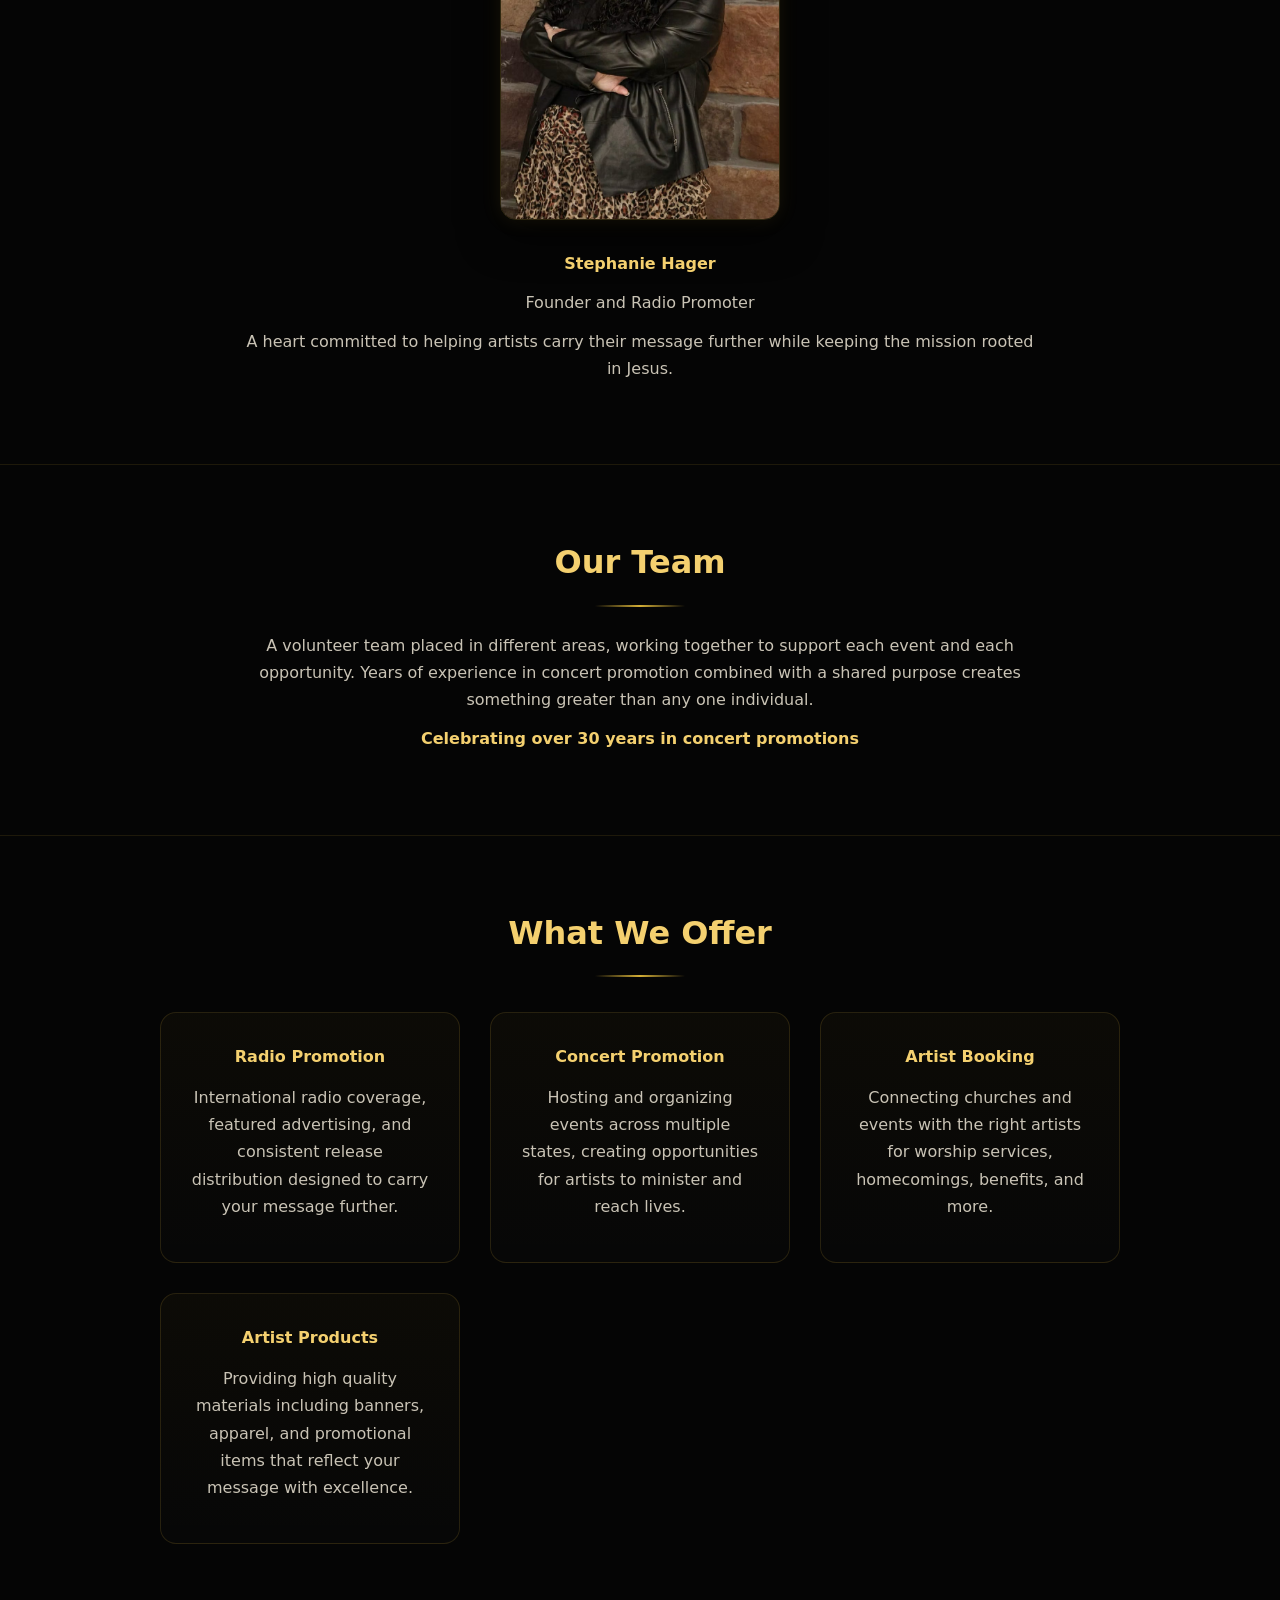
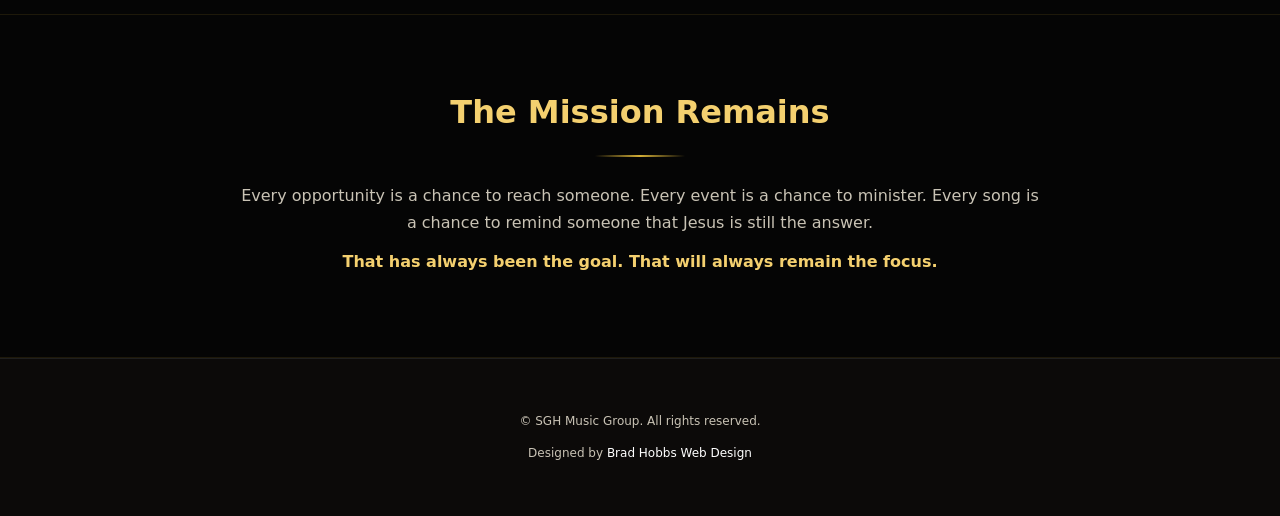
==== commit 73635e51: "Update about.html" ====
--- a/about.html
+++ b/about.html
@@ -9,7 +9,27 @@
 
 <style>
 
+/* ===== COLOR PALETTE ===== */
+
+:root{
+
+  --bg:#050505;
+  --bg-soft:#0d0d0d;
+  --surface:#131313;
+
+  --gold:#d4af37;
+  --gold-light:#f4d06f;
+  --gold-rich:#b8860b;
+
+  --text:#f8f5ef;
+  --text-muted:#c9c3b5;
+
+  --border:rgba(212,175,55,.15);
+
+}
+
 /* ===== RESET ===== */
+
 *{
   margin:0;
   padding:0;
@@ -17,97 +37,159 @@
 }
 
 /* ===== BODY ===== */
+
 body{
-  font-family: system-ui, -apple-system, sans-serif;
-  background:#0c0a09;
-  color:#f5f5f5;
-  line-height:1.6;
+  font-family:system-ui,-apple-system,sans-serif;
+
+  background:
+    radial-gradient(
+      circle at top,
+      rgba(212,175,55,.10),
+      transparent 40%
+    ),
+    var(--bg);
+
+  color:var(--text);
+  line-height:1.7;
 }
 
 /* ===== CONTAINER ===== */
+
 .container{
   max-width:1000px;
   margin:auto;
-  padding:0 20px; /* 🔥 FIXED */
+  padding:0 20px;
 }
 
 /* ===== HERO ===== */
+
 .hero{
   text-align:center;
-  padding:100px 20px 35px; /* 🔥 FIXED */
+  padding:120px 20px 60px;
+
+  background:
+    radial-gradient(
+      circle at center,
+      rgba(212,175,55,.08),
+      transparent 65%
+    );
 }
 
 .hero h2{
-  font-size:40px;
-  margin-bottom:14px;
+  font-size:48px;
+  color:var(--gold-light);
+  margin-bottom:20px;
 }
 
 .hero p{
-  max-width:750px;
-  margin:auto;
-  color:#cfcfcf;
+  max-width:760px;
+  margin:12px auto;
+  color:var(--text-muted);
 }
 
 /* ===== SECTIONS ===== */
+
 section{
-  padding:55px 20px; /* 🔥 FIXED */
-  border-bottom:1px solid rgba(255,255,255,0.05);
+  padding:70px 20px;
+  border-bottom:1px solid rgba(212,175,55,.12);
 }
 
 h3{
   text-align:center;
-  font-size:28px;
-  margin-bottom:18px; /* 🔥 FIXED */
+  font-size:32px;
+  color:var(--gold-light);
+  margin-bottom:25px;
+}
+
+h3::after{
+  content:"";
+  display:block;
+  width:90px;
+  height:2px;
+  margin:15px auto 0;
+
+  background:
+    linear-gradient(
+      to right,
+      transparent,
+      var(--gold),
+      transparent
+    );
 }
 
 p{
-  max-width:750px;
-  margin:8px auto; /* 🔥 FIXED */
+  max-width:800px;
+  margin:12px auto;
   text-align:center;
-  color:#cfcfcf;
+  color:var(--text-muted);
+}
+
+/* ===== EMPHASIS ===== */
+
+.highlight{
+  color:var(--gold-light);
+  font-weight:600;
 }
 
 /* ===== GRID ===== */
+
 .grid{
   display:grid;
   grid-template-columns:repeat(auto-fit,minmax(250px,1fr));
-  gap:22px;
-  margin-top:18px; /* 🔥 FIXED */
-  justify-content:center;
-}
+  gap:30px;
+  margin-top:35px;
+}
+
+/* ===== CARDS ===== */
 
 .card{
-  border:1px solid #2a2a2a;
-  border-radius:12px;
-  padding:25px;
+
+  background:
+    linear-gradient(
+      180deg,
+      rgba(212,175,55,.04),
+      rgba(255,255,255,.01)
+    );
+
+  border:1px solid var(--border);
+
+  border-radius:16px;
+
+  padding:30px;
+
   text-align:center;
-  transition:0.35s;
-  background:rgba(255,255,255,0.02);
+
+  transition:all .35s ease;
+}
+
+.card h4{
+  color:var(--gold-light);
+  margin-bottom:14px;
+}
+
+.card p{
+  color:var(--text-muted);
 }
 
 .card:hover{
-  border-color:#ffffff;
-  transform:translateY(-8px);
+
+  transform:translateY(-10px);
+
+  border-color:var(--gold);
 
   box-shadow:
-    0 0 10px rgba(255,255,255,0.2),
-    0 0 35px rgba(255,255,255,0.12),
-    0 15px 35px rgba(0,0,0,0.7);
-}
-
-.card h4{
-  margin-bottom:10px;
-}
-
-/* ===== EMPHASIS ===== */
-.highlight{
-  color:#ffffff;
-}
-
-/* ===== LINKS RESET ===== */
+    0 0 15px rgba(212,175,55,.25),
+    0 0 40px rgba(212,175,55,.12),
+    0 20px 50px rgba(0,0,0,.70);
+
+}
+
+/* ===== LINKS ===== */
+
 a{
-  color:#f5f5f5;
+  color:var(--gold-light);
   text-decoration:none;
+  transition:.3s;
 }
 
 a:hover{
@@ -115,35 +197,65 @@
 }
 
 /* ===== LEADERSHIP IMAGE ===== */
+
 .leader-image{
   display:flex;
   justify-content:center;
-  margin:20px 0;
-}
-
-/* container for glow */
+  margin:30px 0;
+}
+
 .leader-image img{
-  width:260px;
-  height:auto;
-  object-fit:contain;
-  transition:0.3s ease;
-
-  border-radius:12px; /* soft edges, not circle */
-  
-  /* 🔥 depth + glow */
+
+  width:280px;
+  max-width:100%;
+
+  border-radius:16px;
+
+  border:1px solid rgba(212,175,55,.20);
+
+  transition:.35s ease;
+
   box-shadow:
-    0 0 20px rgba(255,255,255,0.08),
-    0 10px 30px rgba(0,0,0,0.7);
+    0 0 20px rgba(212,175,55,.10),
+    0 15px 40px rgba(0,0,0,.70);
 }
 
 .leader-image img:hover{
-  transform:scale(1.03);
+
+  transform:translateY(-6px);
+
+  border-color:var(--gold);
 
   box-shadow:
-    0 0 30px rgba(255,255,255,0.12),
-    0 20px 40px rgba(0,0,0,0.8);
-}
-  
+    0 0 25px rgba(212,175,55,.25),
+    0 20px 50px rgba(0,0,0,.80);
+}
+
+/* ===== MOBILE ===== */
+
+@media (max-width:768px){
+
+  .hero{
+    padding:100px 20px 50px;
+  }
+
+  .hero h2{
+    font-size:36px;
+  }
+
+  h3{
+    font-size:28px;
+  }
+
+  section{
+    padding:55px 20px;
+  }
+
+  .leader-image img{
+    width:230px;
+  }
+
+}
 </style>
 
 </head>
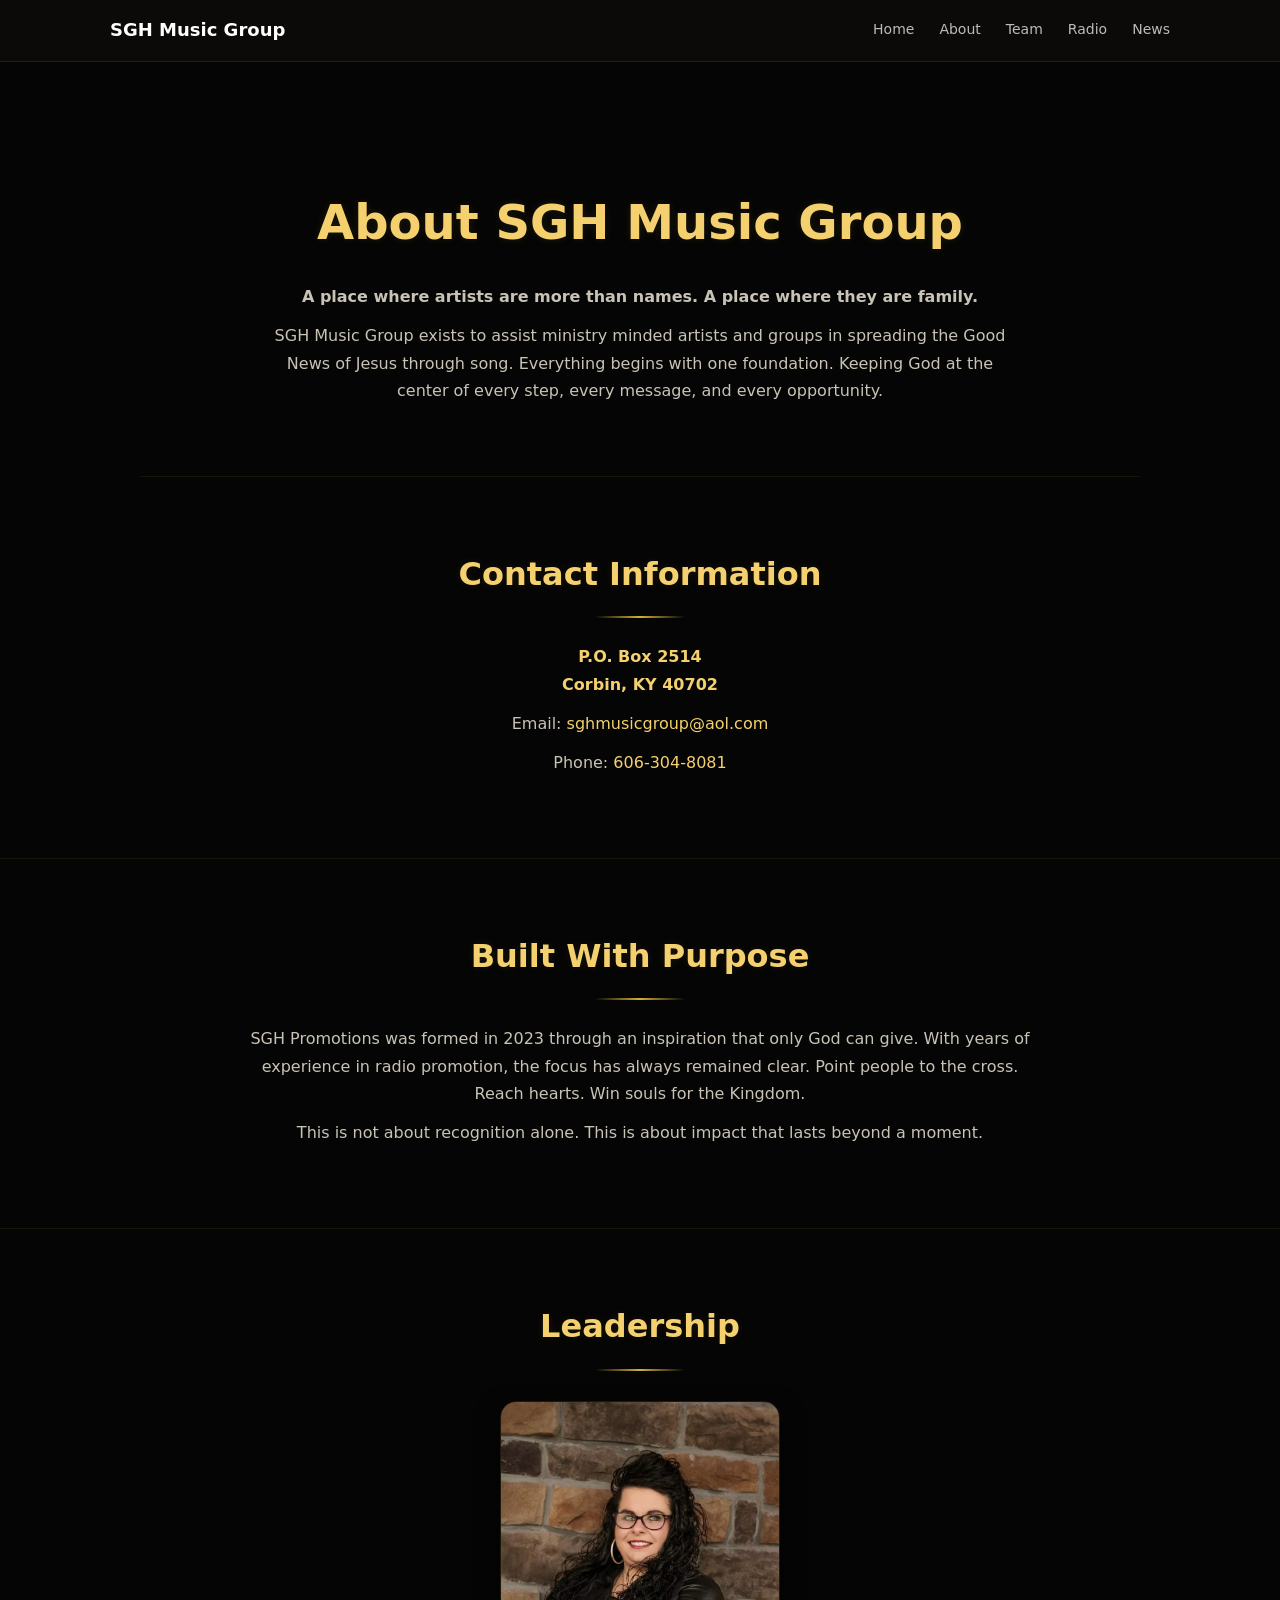
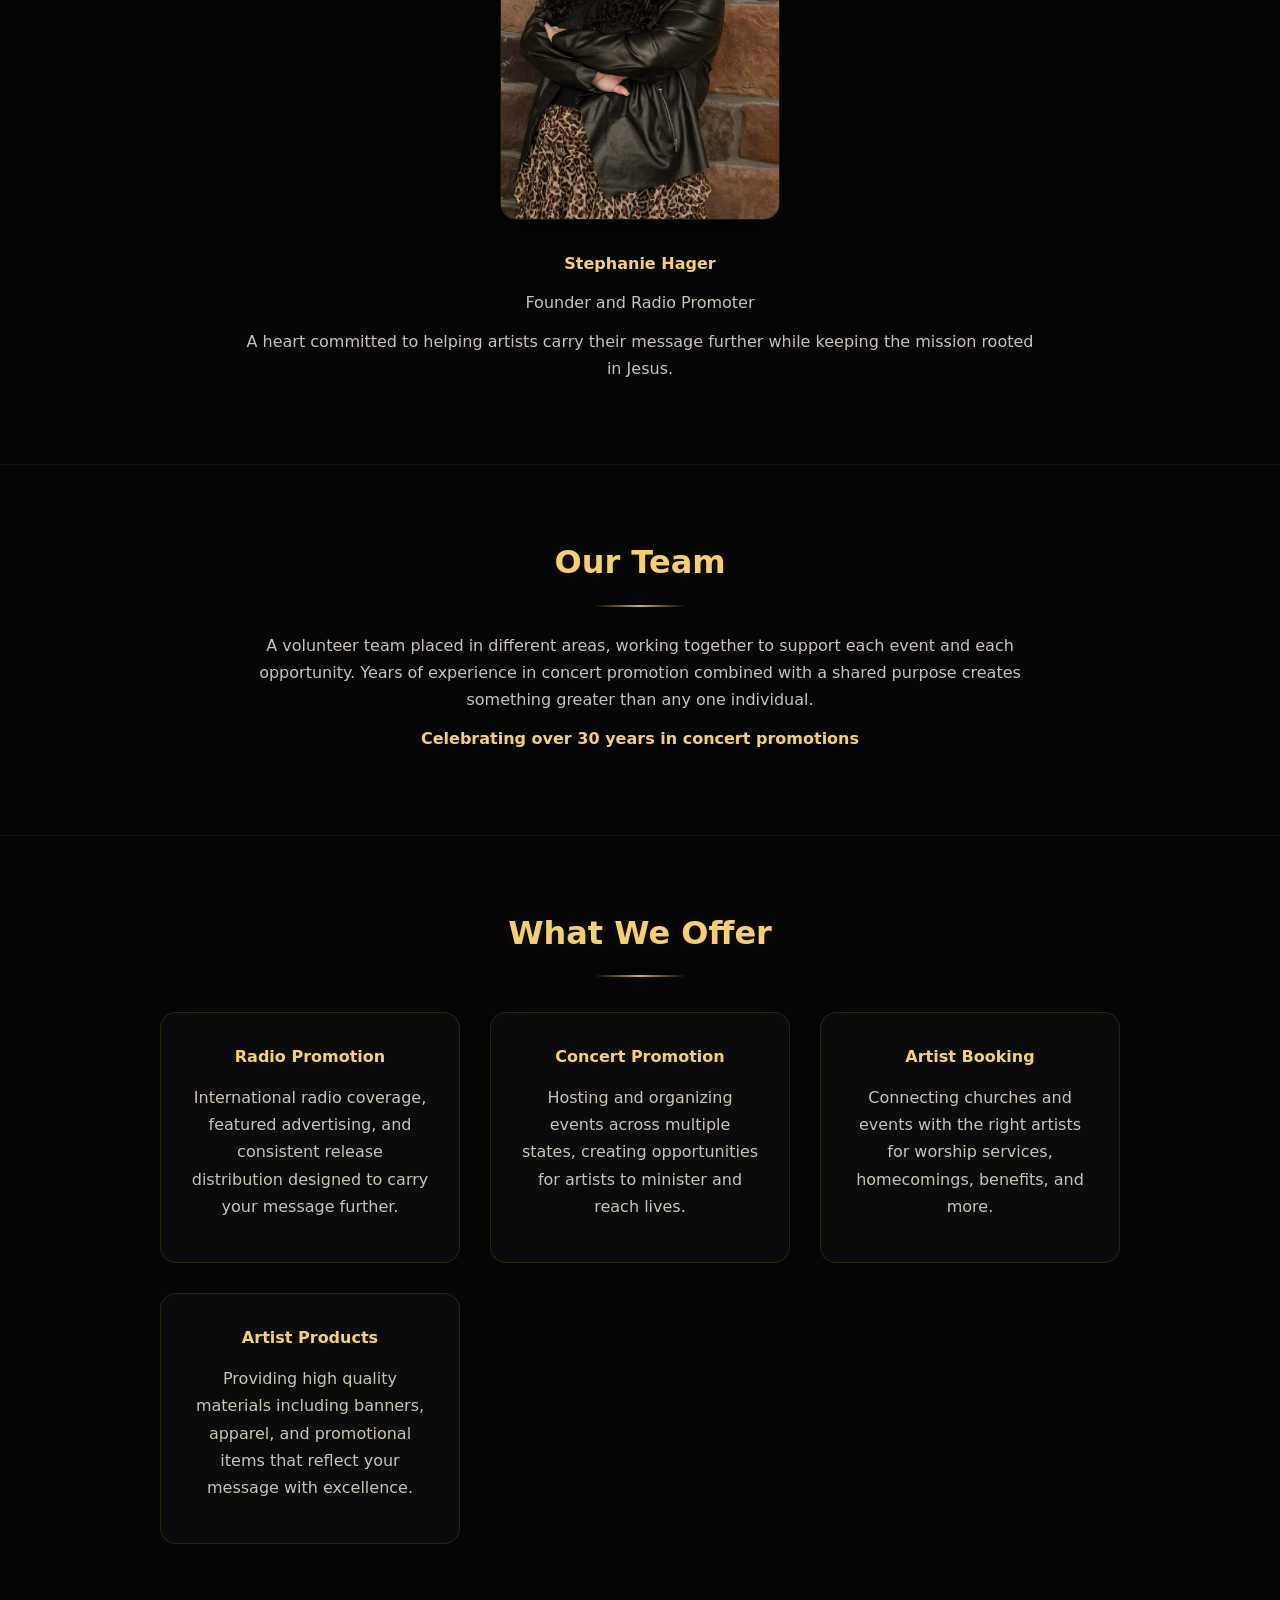
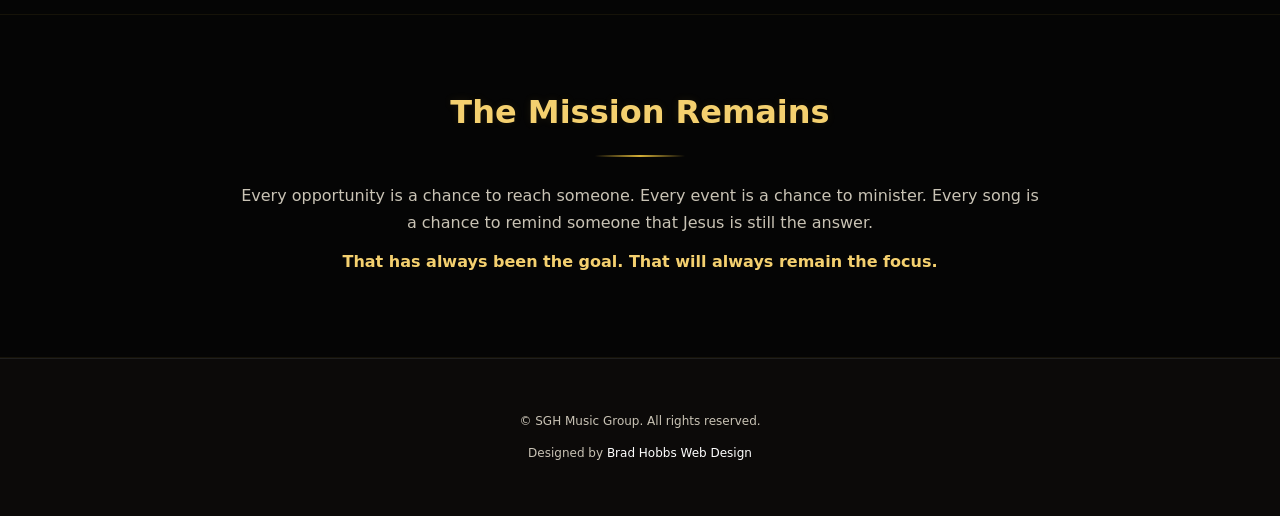
==== commit ea038e48: "Update about.html" ====
--- a/about.html
+++ b/about.html
@@ -14,8 +14,7 @@
 :root{
 
   --bg:#050505;
-  --bg-soft:#0d0d0d;
-  --surface:#131313;
+  --surface:#0b0b0b;
 
   --gold:#d4af37;
   --gold-light:#f4d06f;
@@ -41,15 +40,10 @@
 body{
   font-family:system-ui,-apple-system,sans-serif;
 
-  background:
-    radial-gradient(
-      circle at top,
-      rgba(212,175,55,.10),
-      transparent 40%
-    ),
-    var(--bg);
+  background:#050505;
 
   color:var(--text);
+
   line-height:1.7;
 }
 
@@ -66,19 +60,19 @@
 .hero{
   text-align:center;
   padding:120px 20px 60px;
-
-  background:
-    radial-gradient(
-      circle at center,
-      rgba(212,175,55,.08),
-      transparent 65%
-    );
+  background:#050505;
 }
 
 .hero h2{
+
   font-size:48px;
+
   color:var(--gold-light);
+
   margin-bottom:20px;
+
+  text-shadow:
+    0 0 8px rgba(212,175,55,.12);
 }
 
 .hero p{
@@ -90,22 +84,36 @@
 /* ===== SECTIONS ===== */
 
 section{
+
   padding:70px 20px;
-  border-bottom:1px solid rgba(212,175,55,.12);
+
+  border-bottom:
+    1px solid rgba(212,175,55,.08);
 }
 
 h3{
+
   text-align:center;
+
   font-size:32px;
+
   color:var(--gold-light);
+
   margin-bottom:25px;
+
+  text-shadow:
+    0 0 8px rgba(212,175,55,.10);
 }
 
 h3::after{
+
   content:"";
+
   display:block;
+
   width:90px;
   height:2px;
+
   margin:15px auto 0;
 
   background:
@@ -118,9 +126,13 @@
 }
 
 p{
+
   max-width:800px;
+
   margin:12px auto;
+
   text-align:center;
+
   color:var(--text-muted);
 }
 
@@ -144,12 +156,7 @@
 
 .card{
 
-  background:
-    linear-gradient(
-      180deg,
-      rgba(212,175,55,.04),
-      rgba(255,255,255,.01)
-    );
+  background:var(--surface);
 
   border:1px solid var(--border);
 
@@ -163,8 +170,13 @@
 }
 
 .card h4{
+
   color:var(--gold-light);
+
   margin-bottom:14px;
+
+  text-shadow:
+    0 0 6px rgba(212,175,55,.08);
 }
 
 .card p{
@@ -173,15 +185,13 @@
 
 .card:hover{
 
-  transform:translateY(-10px);
+  transform:translateY(-8px);
 
   border-color:var(--gold);
 
   box-shadow:
-    0 0 15px rgba(212,175,55,.25),
-    0 0 40px rgba(212,175,55,.12),
-    0 20px 50px rgba(0,0,0,.70);
-
+    0 0 12px rgba(212,175,55,.12),
+    0 12px 30px rgba(0,0,0,.55);
 }
 
 /* ===== LINKS ===== */
@@ -189,7 +199,7 @@
 a{
   color:var(--gold-light);
   text-decoration:none;
-  transition:.3s;
+  transition:.3s ease;
 }
 
 a:hover{
@@ -211,24 +221,22 @@
 
   border-radius:16px;
 
-  border:1px solid rgba(212,175,55,.20);
+  border:1px solid rgba(212,175,55,.12);
 
   transition:.35s ease;
 
   box-shadow:
-    0 0 20px rgba(212,175,55,.10),
-    0 15px 40px rgba(0,0,0,.70);
+    0 10px 25px rgba(0,0,0,.55);
 }
 
 .leader-image img:hover{
 
-  transform:translateY(-6px);
+  transform:translateY(-4px);
 
   border-color:var(--gold);
 
   box-shadow:
-    0 0 25px rgba(212,175,55,.25),
-    0 20px 50px rgba(0,0,0,.80);
+    0 14px 30px rgba(0,0,0,.65);
 }
 
 /* ===== MOBILE ===== */
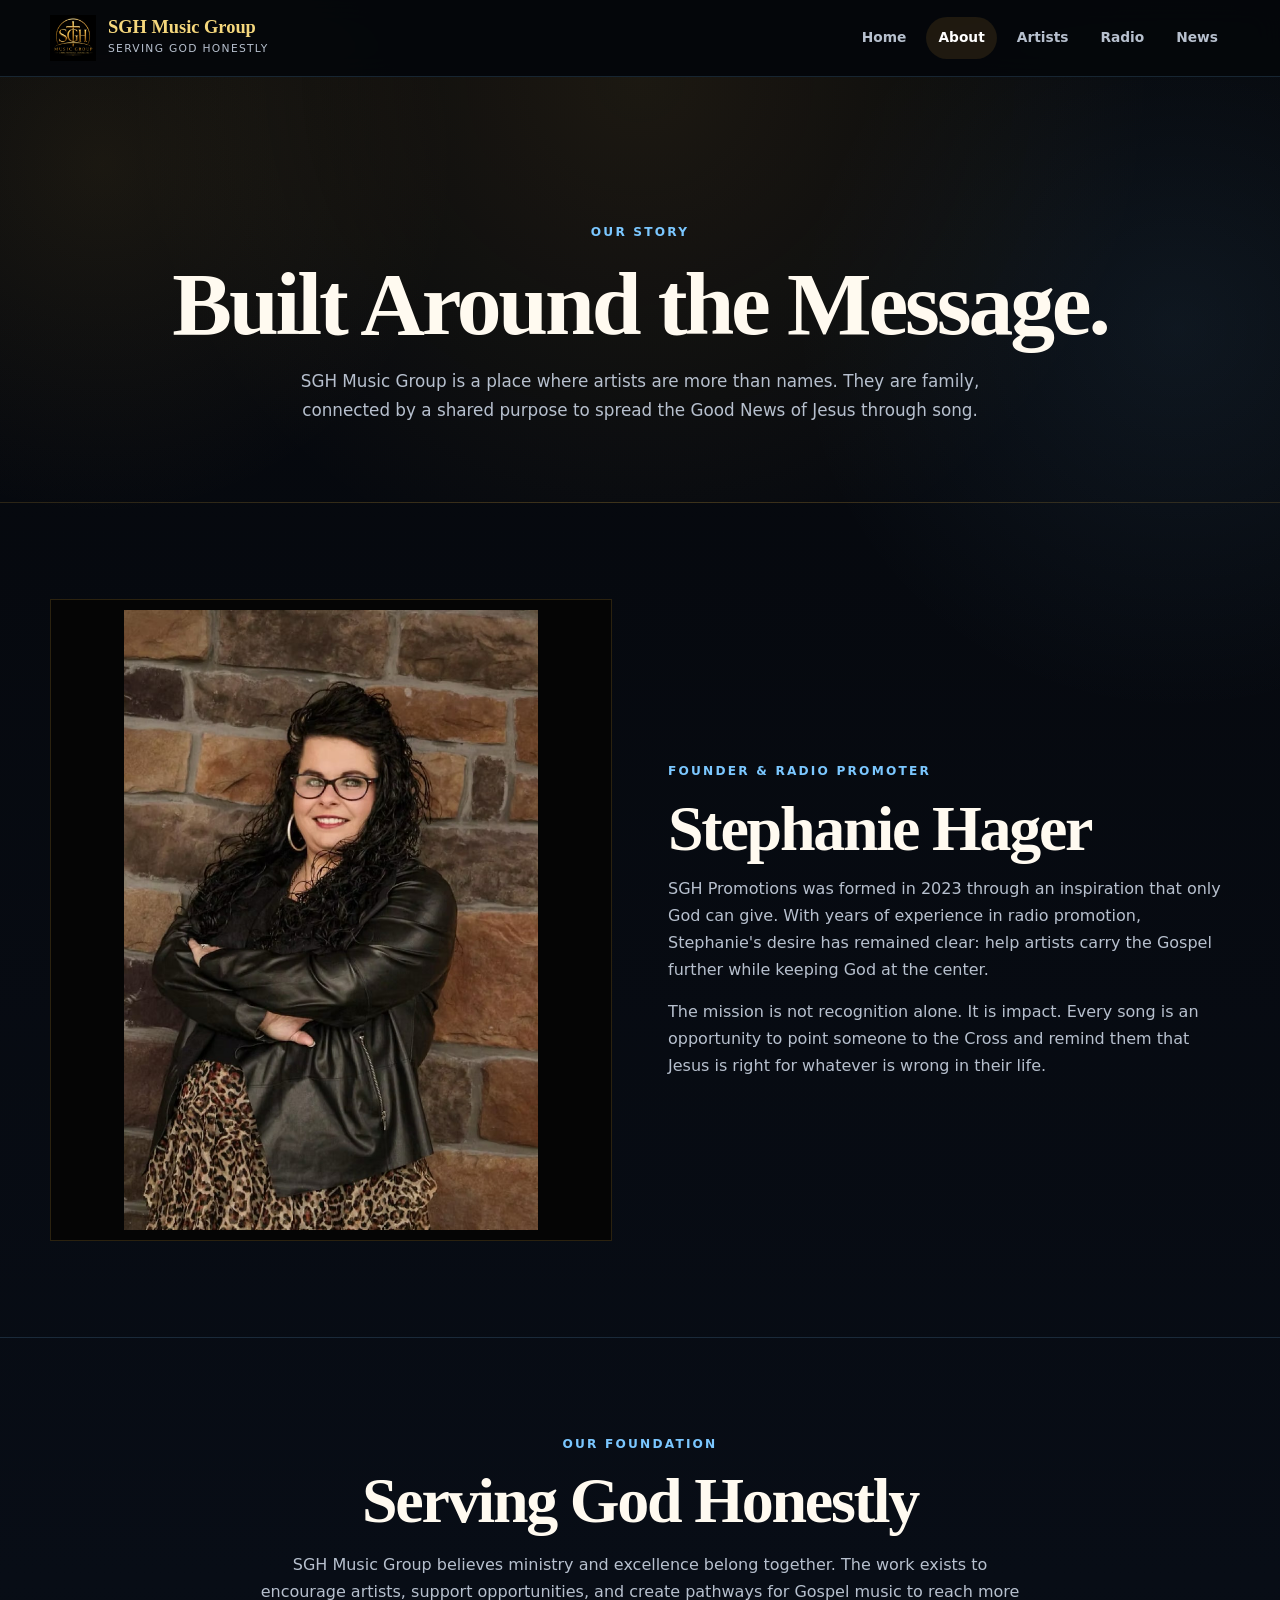
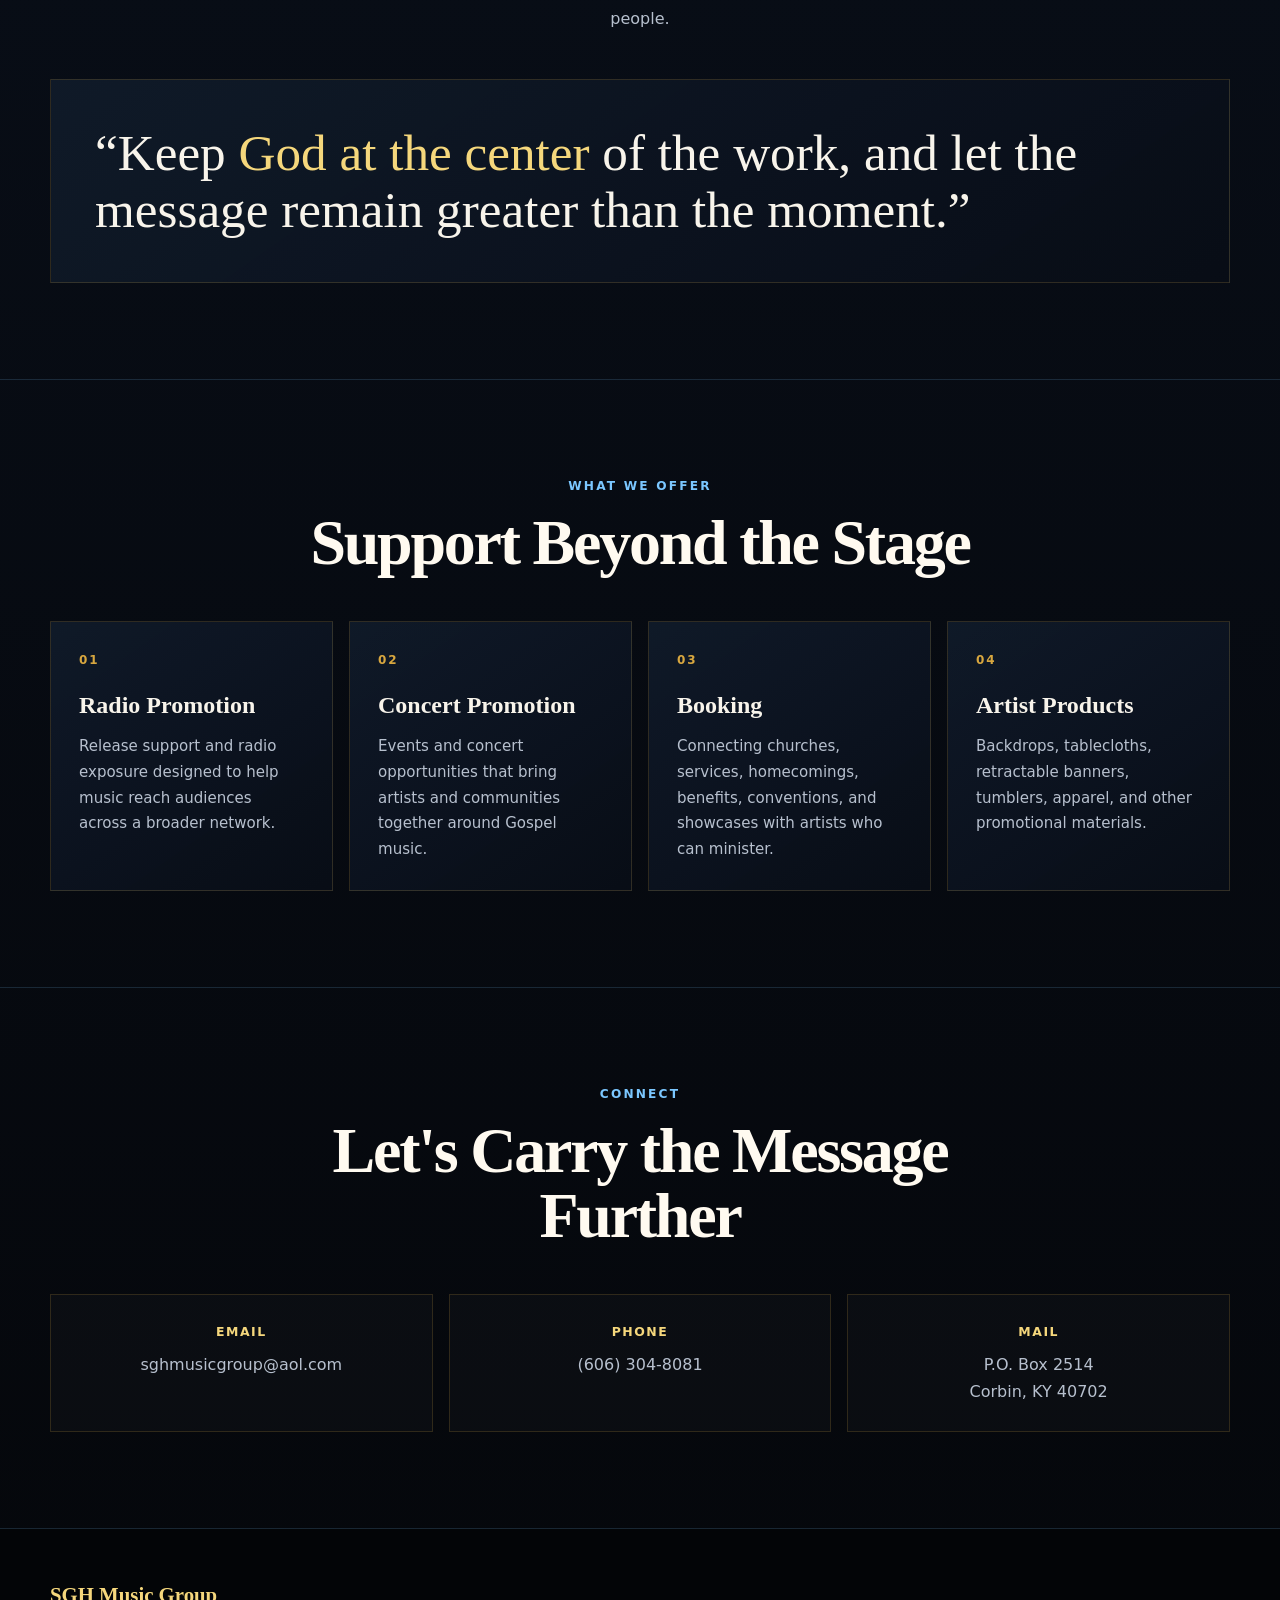
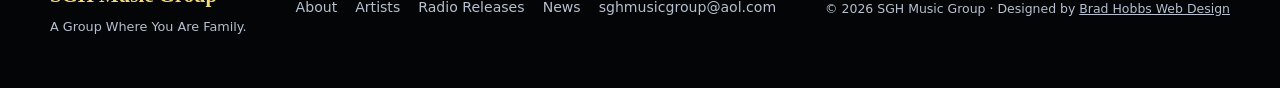
==== commit befd3cea: "Redesign SGH about page with artist brand system" ====
--- a/about.html
+++ b/about.html
@@ -1,450 +1 @@
-<!doctype html>
-<html lang="en">
-<head>
-
-<meta charset="utf-8">
-<meta name="viewport" content="width=device-width, initial-scale=1">
-
-<title>About | SGH Music Group</title>
-
-<style>
-
-/* ===== COLOR PALETTE ===== */
-
-:root{
-
-  --bg:#050505;
-  --surface:#0b0b0b;
-
-  --gold:#d4af37;
-  --gold-light:#f4d06f;
-  --gold-rich:#b8860b;
-
-  --text:#f8f5ef;
-  --text-muted:#c9c3b5;
-
-  --border:rgba(212,175,55,.15);
-
-}
-
-/* ===== RESET ===== */
-
-*{
-  margin:0;
-  padding:0;
-  box-sizing:border-box;
-}
-
-/* ===== BODY ===== */
-
-body{
-  font-family:system-ui,-apple-system,sans-serif;
-
-  background:#050505;
-
-  color:var(--text);
-
-  line-height:1.7;
-}
-
-/* ===== CONTAINER ===== */
-
-.container{
-  max-width:1000px;
-  margin:auto;
-  padding:0 20px;
-}
-
-/* ===== HERO ===== */
-
-.hero{
-  text-align:center;
-  padding:120px 20px 60px;
-  background:#050505;
-}
-
-.hero h2{
-
-  font-size:48px;
-
-  color:var(--gold-light);
-
-  margin-bottom:20px;
-
-  text-shadow:
-    0 0 8px rgba(212,175,55,.12);
-}
-
-.hero p{
-  max-width:760px;
-  margin:12px auto;
-  color:var(--text-muted);
-}
-
-/* ===== SECTIONS ===== */
-
-section{
-
-  padding:70px 20px;
-
-  border-bottom:
-    1px solid rgba(212,175,55,.08);
-}
-
-h3{
-
-  text-align:center;
-
-  font-size:32px;
-
-  color:var(--gold-light);
-
-  margin-bottom:25px;
-
-  text-shadow:
-    0 0 8px rgba(212,175,55,.10);
-}
-
-h3::after{
-
-  content:"";
-
-  display:block;
-
-  width:90px;
-  height:2px;
-
-  margin:15px auto 0;
-
-  background:
-    linear-gradient(
-      to right,
-      transparent,
-      var(--gold),
-      transparent
-    );
-}
-
-p{
-
-  max-width:800px;
-
-  margin:12px auto;
-
-  text-align:center;
-
-  color:var(--text-muted);
-}
-
-/* ===== EMPHASIS ===== */
-
-.highlight{
-  color:var(--gold-light);
-  font-weight:600;
-}
-
-/* ===== GRID ===== */
-
-.grid{
-  display:grid;
-  grid-template-columns:repeat(auto-fit,minmax(250px,1fr));
-  gap:30px;
-  margin-top:35px;
-}
-
-/* ===== CARDS ===== */
-
-.card{
-
-  background:var(--surface);
-
-  border:1px solid var(--border);
-
-  border-radius:16px;
-
-  padding:30px;
-
-  text-align:center;
-
-  transition:all .35s ease;
-}
-
-.card h4{
-
-  color:var(--gold-light);
-
-  margin-bottom:14px;
-
-  text-shadow:
-    0 0 6px rgba(212,175,55,.08);
-}
-
-.card p{
-  color:var(--text-muted);
-}
-
-.card:hover{
-
-  transform:translateY(-8px);
-
-  border-color:var(--gold);
-
-  box-shadow:
-    0 0 12px rgba(212,175,55,.12),
-    0 12px 30px rgba(0,0,0,.55);
-}
-
-/* ===== LINKS ===== */
-
-a{
-  color:var(--gold-light);
-  text-decoration:none;
-  transition:.3s ease;
-}
-
-a:hover{
-  color:#ffffff;
-}
-
-/* ===== LEADERSHIP IMAGE ===== */
-
-.leader-image{
-  display:flex;
-  justify-content:center;
-  margin:30px 0;
-}
-
-.leader-image img{
-
-  width:280px;
-  max-width:100%;
-
-  border-radius:16px;
-
-  border:1px solid rgba(212,175,55,.12);
-
-  transition:.35s ease;
-
-  box-shadow:
-    0 10px 25px rgba(0,0,0,.55);
-}
-
-.leader-image img:hover{
-
-  transform:translateY(-4px);
-
-  border-color:var(--gold);
-
-  box-shadow:
-    0 14px 30px rgba(0,0,0,.65);
-}
-
-/* ===== MOBILE ===== */
-
-@media (max-width:768px){
-
-  .hero{
-    padding:100px 20px 50px;
-  }
-
-  .hero h2{
-    font-size:36px;
-  }
-
-  h3{
-    font-size:28px;
-  }
-
-  section{
-    padding:55px 20px;
-  }
-
-  .leader-image img{
-    width:230px;
-  }
-
-}
-</style>
-
-</head>
-<body>
-
-<!-- ===== HEADER ===== -->
-<div id="header"></div>
-
-<!-- ===== HERO ===== -->
-<section class="hero container">
-  <h2>About SGH Music Group</h2>
-
-  <p class="highlight">
-    A place where artists are more than names. A place where they are family.
-  </p>
-
-  <p>
-    SGH Music Group exists to assist ministry minded artists and groups in spreading the Good News of Jesus through song.
-    Everything begins with one foundation. Keeping God at the center of every step, every message, and every opportunity.
-  </p>
-</section>
-
-<!-- ===== CONTACT INFO ===== -->
-<section>
-  <div class="container">
-
-    <h3>Contact Information</h3>
-
-    <p class="highlight">
-      P.O. Box 2514<br>
-      Corbin, KY 40702
-    </p>
-
-    <p>
-      Email: <a href="mailto:sghmusicgroup@aol.com">sghmusicgroup@aol.com</a>
-    </p>
-
-    <p>
-      Phone: <a href="tel:6063048081">606-304-8081</a>
-    </p>
-
-  </div>
-</section>
-
-<!-- ===== FOUNDATION ===== -->
-<section>
-  <div class="container">
-
-    <h3>Built With Purpose</h3>
-
-    <p>
-      SGH Promotions was formed in 2023 through an inspiration that only God can give.
-      With years of experience in radio promotion, the focus has always remained clear.
-      Point people to the cross. Reach hearts. Win souls for the Kingdom.
-    </p>
-
-    <p>
-      This is not about recognition alone. This is about impact that lasts beyond a moment.
-    </p>
-
-  </div>
-</section>
-
-<!-- ===== LEADERSHIP ===== -->
-<section>
-  <div class="container">
-
-    <h3>Leadership</h3>
-
-    <div class="leader-image">
-      <img src="IMG_0257.jpeg" alt="Stephanie Hager">
-    </div>
-
-    <p class="highlight">Stephanie Hager</p>
-
-    <p>Founder and Radio Promoter</p>
-
-    <p>
-      A heart committed to helping artists carry their message further while keeping the mission rooted in Jesus.
-    </p>
-
-  </div>
-</section>
-
-<!-- ===== TEAM ===== -->
-<section>
-  <div class="container">
-
-    <h3>Our Team</h3>
-
-    <p>
-      A volunteer team placed in different areas, working together to support each event and each opportunity.
-      Years of experience in concert promotion combined with a shared purpose creates something greater than any one individual.
-    </p>
-
-    <p class="highlight">
-      Celebrating over 30 years in concert promotions
-    </p>
-
-  </div>
-</section>
-
-<!-- ===== SERVICES ===== -->
-<section>
-  <div class="container">
-
-    <h3>What We Offer</h3>
-
-    <div class="grid">
-
-      <div class="card">
-        <h4>Radio Promotion</h4>
-        <p>
-          International radio coverage, featured advertising, and consistent release distribution designed to carry your message further.
-        </p>
-      </div>
-
-      <div class="card">
-        <h4>Concert Promotion</h4>
-        <p>
-          Hosting and organizing events across multiple states, creating opportunities for artists to minister and reach lives.
-        </p>
-      </div>
-
-      <div class="card">
-        <h4>Artist Booking</h4>
-        <p>
-          Connecting churches and events with the right artists for worship services, homecomings, benefits, and more.
-        </p>
-      </div>
-
-      <div class="card">
-        <h4>Artist Products</h4>
-        <p>
-          Providing high quality materials including banners, apparel, and promotional items that reflect your message with excellence.
-        </p>
-      </div>
-
-    </div>
-
-  </div>
-</section>
-
-<!-- ===== HEART ===== -->
-<section>
-  <div class="container">
-
-    <h3>The Mission Remains</h3>
-
-    <p>
-      Every opportunity is a chance to reach someone.
-      Every event is a chance to minister.
-      Every song is a chance to remind someone that Jesus is still the answer.
-    </p>
-
-    <p class="highlight">
-      That has always been the goal. That will always remain the focus.
-    </p>
-
-  </div>
-</section>
-
-<!-- ===== FOOTER ===== -->
-<div id="footer"></div>
-
-<script>
-Promise.all([
-  fetch("header.html").then(res => res.text()),
-  fetch("footer.html").then(res => res.text())
-]).then(([headerData, footerData]) => {
-
-  document.getElementById("header").innerHTML = headerData;
-  document.getElementById("footer").innerHTML = footerData;
-
-  window.toggleMenu = function(){
-    document.getElementById("navLinks").classList.toggle("active");
-    document.getElementById("menuToggle").classList.toggle("active");
-  }
-
-});
-</script>
-
-</body>
-</html>
+<!doctype html><html lang="en"><head><meta charset="utf-8"><meta name="viewport" content="width=device-width,initial-scale=1"><title>About SGH Music Group | Music, Ministry & Promotion</title><meta name="description" content="Learn the story, mission, leadership, and services behind SGH Music Group."><link rel="stylesheet" href="styles.css"></head><body><div id="header"></div><main><section class="page-hero"><div class="container"><div class="eyebrow">Our Story</div><h1>Built Around the Message.</h1><p>SGH Music Group is a place where artists are more than names. They are family, connected by a shared purpose to spread the Good News of Jesus through song.</p></div></section><section class="section"><div class="container leader-grid"><div class="leader-portrait"><img src="IMG_0257.jpeg" alt="Stephanie Hager, Founder of SGH Music Group"></div><div class="leader-copy"><div class="eyebrow">Founder & Radio Promoter</div><h2 class="display-title" style="font-size:clamp(2.6rem,5vw,4.4rem);margin-top:14px">Stephanie Hager</h2><p>SGH Promotions was formed in 2023 through an inspiration that only God can give. With years of experience in radio promotion, Stephanie's desire has remained clear: help artists carry the Gospel further while keeping God at the center.</p><p>The mission is not recognition alone. It is impact. Every song is an opportunity to point someone to the Cross and remind them that Jesus is right for whatever is wrong in their life.</p></div></div></section><section class="section"><div class="container"><div class="section-head"><div class="eyebrow">Our Foundation</div><h2>Serving God Honestly</h2><p>SGH Music Group believes ministry and excellence belong together. The work exists to encourage artists, support opportunities, and create pathways for Gospel music to reach more people.</p></div><div class="statement"><blockquote>“Keep <span>God at the center</span> of the work, and let the message remain greater than the moment.”</blockquote></div></div></section><section class="section"><div class="container"><div class="section-head"><div class="eyebrow">What We Offer</div><h2>Support Beyond the Stage</h2></div><div class="services-grid"><article class="service-card"><div class="number">01</div><h3>Radio Promotion</h3><p>Release support and radio exposure designed to help music reach audiences across a broader network.</p></article><article class="service-card"><div class="number">02</div><h3>Concert Promotion</h3><p>Events and concert opportunities that bring artists and communities together around Gospel music.</p></article><article class="service-card"><div class="number">03</div><h3>Booking</h3><p>Connecting churches, services, homecomings, benefits, conventions, and showcases with artists who can minister.</p></article><article class="service-card"><div class="number">04</div><h3>Artist Products</h3><p>Backdrops, tablecloths, retractable banners, tumblers, apparel, and other promotional materials.</p></article></div></div></section><section class="section"><div class="container"><div class="section-head"><div class="eyebrow">Connect</div><h2>Let's Carry the Message Further</h2></div><div class="contact-grid"><div class="contact-card"><strong>Email</strong><a href="mailto:sghmusicgroup@aol.com">sghmusicgroup@aol.com</a></div><div class="contact-card"><strong>Phone</strong><a href="tel:+16063048081">(606) 304-8081</a></div><div class="contact-card"><strong>Mail</strong><span>P.O. Box 2514<br>Corbin, KY 40702</span></div></div></div></section></main><div id="footer"></div><script>Promise.all([fetch("header.html").then(r=>r.text()),fetch("footer.html").then(r=>r.text())]).then(([h,f])=>{document.getElementById("header").innerHTML=h;document.getElementById("footer").innerHTML=f;window.toggleMenu=()=>document.getElementById("navLinks").classList.toggle("active");const current=location.pathname.split("/").pop()||"index.html";document.querySelectorAll(".nav-links a").forEach(a=>{if(a.getAttribute("href")===current)a.classList.add("active");a.addEventListener("click",()=>document.getElementById("navLinks").classList.remove("active"))});const y=document.getElementById("year");if(y)y.textContent=new Date().getFullYear();});</script></body></html>
--- a/styles.css
+++ b/styles.css
@@ -0,0 +1 @@
+:root{--bg:#05070b;--surface:#0d1420;--gold:#d8a73f;--gold-light:#f5d77c;--blue:#7bc7ff;--text:#f8f4eb;--muted:#b7c0ce;--line:rgba(216,167,63,.18);--line-blue:rgba(123,199,255,.16)}*{box-sizing:border-box;margin:0;padding:0}html{scroll-behavior:smooth}body{min-width:320px;font-family:Inter,system-ui,sans-serif;color:var(--text);line-height:1.7;background:radial-gradient(circle at 8% 5%,rgba(216,167,63,.1),transparent 22rem),radial-gradient(circle at 92% 10%,rgba(123,199,255,.08),transparent 24rem),linear-gradient(180deg,#05070b,#080d16 48%,#05070b)}img{display:block;max-width:100%}a{color:inherit}.container{width:min(1180px,calc(100% - 40px));margin:auto}.page-hero{padding:145px 0 78px;text-align:center;border-bottom:1px solid var(--line);background:radial-gradient(circle at 50% 0,rgba(216,167,63,.11),transparent 32rem)}.eyebrow{color:var(--blue);font-size:.76rem;font-weight:850;letter-spacing:.18em;text-transform:uppercase}.page-hero h1,.section-head h2,.display-title{font-family:Georgia,serif;color:#fffaf0;letter-spacing:-.035em;line-height:1.02}.page-hero h1{font-size:clamp(3rem,7vw,6rem);margin:15px 0 18px}.page-hero p{max-width:760px;margin:auto;color:var(--muted);font-size:1.05rem}.section{padding:96px 0;border-bottom:1px solid var(--line-blue)}.section-head{max-width:780px;margin:0 auto 46px;text-align:center}.section-head h2{font-size:clamp(2.3rem,5vw,4.2rem);margin:13px 0 18px}.section-head p{color:var(--muted)}.btn-row{display:flex;justify-content:center;gap:14px;flex-wrap:wrap;margin-top:30px}.btn{display:inline-flex;align-items:center;justify-content:center;min-height:48px;padding:0 23px;border:1px solid var(--gold);border-radius:999px;text-decoration:none;font-size:.9rem;font-weight:800;transition:.22s}.btn:hover{transform:translateY(-2px);box-shadow:0 12px 30px rgba(0,0,0,.3)}.btn-primary{background:linear-gradient(135deg,var(--gold-light),var(--gold));color:#1a1306}.btn-secondary{background:rgba(255,255,255,.025);border-color:var(--line-blue)}.site-header{position:sticky;top:0;z-index:1000;background:rgba(5,7,11,.9);backdrop-filter:blur(14px);border-bottom:1px solid var(--line-blue)}.nav{width:min(1180px,calc(100% - 40px));margin:auto;min-height:76px;display:flex;align-items:center;justify-content:space-between;gap:22px}.brand{display:flex;align-items:center;gap:12px;text-decoration:none}.brand img{width:46px;height:46px;object-fit:contain}.brand-copy strong{display:block;font-family:Georgia,serif;color:var(--gold-light);font-size:1.15rem;line-height:1}.brand-copy span{display:block;color:var(--muted);font-size:.67rem;letter-spacing:.12em;text-transform:uppercase;margin-top:4px}.nav-links{display:flex;align-items:center;gap:8px}.nav-links a{color:var(--muted);text-decoration:none;padding:9px 12px;border-radius:999px;font-size:.86rem;font-weight:700}.nav-links a:hover,.nav-links a.active{color:#fff;background:rgba(216,167,63,.12)}.menu-toggle{display:none;background:transparent;border:0;color:#fff;font-size:1.5rem}.artist-grid{display:grid;grid-template-columns:repeat(4,1fr);gap:18px}.artist-card{position:relative;min-height:420px;overflow:hidden;background:#050505;border:1px solid var(--line);text-decoration:none}.artist-card img{width:100%;height:420px;object-fit:contain;background:#020202;transition:.45s}.artist-card:after{content:"";position:absolute;inset:0;background:linear-gradient(180deg,transparent 44%,rgba(0,0,0,.94));pointer-events:none}.artist-card:hover img{transform:scale(1.035)}.artist-meta{position:absolute;z-index:1;left:22px;right:22px;bottom:20px}.artist-meta span{display:block;color:var(--gold-light);font-size:.7rem;font-weight:850;letter-spacing:.14em;text-transform:uppercase;margin-bottom:5px}.artist-meta h3{font-family:Georgia,serif;font-size:1.7rem;line-height:1.05}.split,.leader-grid,.radio-feature{display:grid;grid-template-columns:1fr 1fr;gap:56px;align-items:center}.split-copy p,.leader-copy p,.radio-feature-copy p{color:var(--muted);margin-top:14px}.statement,.service-card,.release-card,.news-card{border:1px solid var(--line);background:linear-gradient(145deg,rgba(16,26,41,.95),rgba(8,13,22,.98))}.statement{padding:44px}.statement blockquote{font-family:Georgia,serif;font-size:clamp(2rem,4vw,3.4rem);line-height:1.12}.statement span{color:var(--gold-light)}.services-grid{display:grid;grid-template-columns:repeat(4,1fr);gap:16px}.service-card{padding:28px}.number{color:var(--gold);font-size:.75rem;font-weight:850;letter-spacing:.15em}.service-card h3{font-family:Georgia,serif;font-size:1.5rem;margin:14px 0 9px}.service-card p{color:var(--muted);font-size:.94rem}.contact-grid{display:grid;grid-template-columns:repeat(3,1fr);gap:16px}.contact-card{padding:26px;border:1px solid var(--line);background:rgba(255,255,255,.018);text-align:center}.contact-card strong{display:block;color:var(--gold-light);font-size:.78rem;letter-spacing:.12em;text-transform:uppercase;margin-bottom:8px}.contact-card span,.contact-card a{color:var(--muted);text-decoration:none}.leader-portrait{border:1px solid var(--line);background:#050505;padding:10px}.leader-portrait img{width:100%;max-height:620px;object-fit:contain}.artist-list{display:grid;grid-template-columns:repeat(2,1fr);gap:20px}.artist-list .artist-card{min-height:470px}.artist-list .artist-card img{height:470px}.release-grid,.news-grid,.awards-grid{display:grid;grid-template-columns:repeat(3,1fr);gap:18px}.release-card{overflow:hidden}.release-art{height:330px;display:flex;align-items:center;justify-content:center;padding:18px;background:#050505}.release-art img{width:100%;height:100%;object-fit:contain}.release-copy{padding:22px}.release-copy h3,.news-card h3{font-family:Georgia,serif;font-size:1.45rem;line-height:1.15}.release-copy p,.news-card p{color:var(--muted);margin-top:7px}.radio-feature{padding:28px;border:1px solid var(--line);background:linear-gradient(145deg,#0b1525,#070a11)}.radio-feature-art{background:#020202;padding:16px;border:1px solid rgba(216,167,63,.2)}.radio-feature-art img{width:100%;max-height:470px;object-fit:contain;margin:auto}.radio-feature-copy h2{font-family:Georgia,serif;font-size:clamp(2rem,4vw,3.5rem);line-height:1.05;margin:14px 0}.note{color:var(--muted);font-size:.9rem}.news-card{padding:28px}.news-card time{display:block;color:var(--blue);font-size:.72rem;font-weight:850;letter-spacing:.14em;text-transform:uppercase;margin-bottom:14px}.award{padding:22px;border:1px solid var(--line);background:rgba(255,255,255,.016)}.award strong{display:block;color:var(--gold-light);font-family:Georgia,serif;font-size:1.2rem;line-height:1.1;margin-bottom:7px}.award span{color:var(--muted)}.cta-band{padding:100px 0;text-align:center;border-bottom:1px solid var(--line);background:radial-gradient(circle at center,rgba(216,167,63,.13),transparent 34rem)}.cta-band h2{font-family:Georgia,serif;font-size:clamp(2.7rem,6vw,5.4rem);line-height:1;margin:13px 0 18px}.cta-band p{max-width:720px;margin:auto;color:var(--muted)}.site-footer{padding:48px 0;background:#030507;color:var(--muted)}.footer-grid{display:flex;justify-content:space-between;gap:24px;align-items:center;flex-wrap:wrap}.footer-brand strong{display:block;color:var(--gold-light);font-family:Georgia,serif;font-size:1.3rem}.footer-brand span{font-size:.8rem}.footer-links{display:flex;gap:18px;flex-wrap:wrap}.footer-links a{color:var(--muted);text-decoration:none;font-size:.88rem}.footer-links a:hover{color:var(--gold-light)}@media(max-width:980px){.artist-grid,.services-grid{grid-template-columns:repeat(2,1fr)}.split,.leader-grid,.radio-feature{grid-template-columns:1fr;gap:34px}.contact-grid,.release-grid,.news-grid,.awards-grid{grid-template-columns:repeat(2,1fr)}}@media(max-width:720px){.container{width:min(100% - 28px,1180px)}.nav{width:min(100% - 28px,1180px);min-height:68px}.menu-toggle{display:block}.nav-links{display:none;position:absolute;left:14px;right:14px;top:68px;padding:14px;background:#080d16;border:1px solid var(--line);flex-direction:column}.nav-links.active{display:flex}.nav-links a{text-align:center}.page-hero{padding:115px 0 62px}.section{padding:72px 0}.artist-grid,.services-grid,.contact-grid,.artist-list,.release-grid,.news-grid,.awards-grid{grid-template-columns:1fr}.artist-card,.artist-card img{min-height:400px;height:400px}.artist-list .artist-card,.artist-list .artist-card img{min-height:420px;height:420px}.footer-grid{flex-direction:column;align-items:flex-start}}
